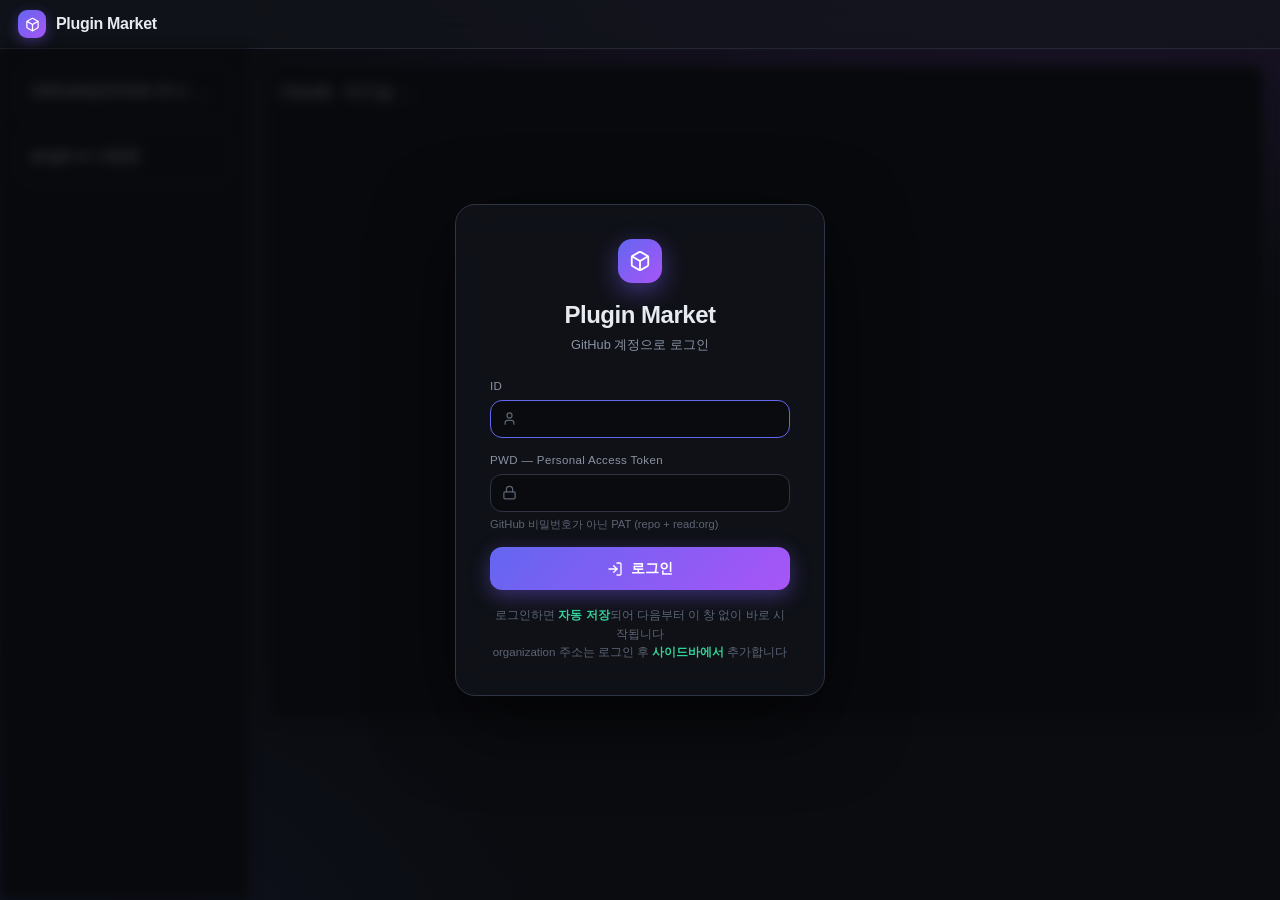
==== web/index.html @ 18997af3 "M6: 프론트 web/ — 목업 이식 + API 전면 배선 (§12.1~12.6·§13.2) + 루프백 역DNS 스톨 수정 - index.html/style.css: mockup " ====
<!DOCTYPE html>
<html lang="ko">
<head>
<meta charset="UTF-8">
<meta name="viewport" content="width=device-width, initial-scale=1">
<title>Plugin Market</title>
<link rel="stylesheet" href="vendor/xterm/xterm.css">
<link rel="stylesheet" href="css/style.css">
</head>
<body>

<!-- SVG 스트로크 아이콘 스프라이트 (docs/mockup 이식, §12.1) -->
<svg style="display:none" xmlns="http://www.w3.org/2000/svg">
  <symbol id="i-spark" viewBox="0 0 24 24"><path d="M9.9 15.5a2 2 0 0 0-1.4-1.4L2.4 12.5a.5.5 0 0 1 0-1L8.5 9.9a2 2 0 0 0 1.4-1.4l1.6-6.1a.5.5 0 0 1 1 0l1.6 6.1a2 2 0 0 0 1.4 1.4l6.1 1.6a.5.5 0 0 1 0 1l-6.1 1.6a2 2 0 0 0-1.4 1.4l-1.6 6.1a.5.5 0 0 1-1 0z"/></symbol>
  <symbol id="i-term" viewBox="0 0 24 24"><polyline points="4 17 10 11 4 5"/><line x1="12" y1="19" x2="20" y2="19"/></symbol>
  <symbol id="i-plus" viewBox="0 0 24 24"><path d="M5 12h14M12 5v14"/></symbol>
  <symbol id="i-search" viewBox="0 0 24 24"><circle cx="11" cy="11" r="8"/><path d="m21 21-4.3-4.3"/></symbol>
  <symbol id="i-refresh" viewBox="0 0 24 24"><path d="M21 12a9 9 0 1 1-2.6-6.4L21 8"/><polyline points="21 3 21 8 16 8"/></symbol>
  <symbol id="i-x" viewBox="0 0 24 24"><path d="M18 6 6 18M6 6l12 12"/></symbol>
  <symbol id="i-pin" viewBox="0 0 24 24"><path d="M12 17v5"/><path d="M9 11V6a3 3 0 1 1 6 0v5l2 3H7z"/></symbol>
  <symbol id="i-out" viewBox="0 0 24 24"><path d="M9 21H5a2 2 0 0 1-2-2V5a2 2 0 0 1 2-2h4"/><polyline points="16 17 21 12 16 7"/><line x1="21" y1="12" x2="9" y2="12"/></symbol>
  <symbol id="i-send" viewBox="0 0 24 24"><path d="m22 2-7 20-4-9-9-4Z"/><path d="M22 2 11 13"/></symbol>
  <symbol id="i-box" viewBox="0 0 24 24"><path d="M21 8a2 2 0 0 0-1-1.7l-7-4a2 2 0 0 0-2 0l-7 4A2 2 0 0 0 3 8v8a2 2 0 0 0 1 1.7l7 4a2 2 0 0 0 2 0l7-4a2 2 0 0 0 1-1.7Z"/><path d="m3.3 7 8.7 5 8.7-5"/><path d="M12 22V12"/></symbol>
  <symbol id="i-link" viewBox="0 0 24 24"><path d="M10 13a5 5 0 0 0 7.5.5l3-3a5 5 0 0 0-7-7l-1.7 1.7"/><path d="M14 11a5 5 0 0 0-7.5-.5l-3 3a5 5 0 0 0 7 7l1.7-1.7"/></symbol>
  <symbol id="i-dl" viewBox="0 0 24 24"><path d="M21 15v4a2 2 0 0 1-2 2H5a2 2 0 0 1-2-2v-4"/><polyline points="7 10 12 15 17 10"/><line x1="12" y1="15" x2="12" y2="3"/></symbol>
  <symbol id="i-act" viewBox="0 0 24 24"><path d="M22 12h-4l-3 9L9 3l-3 9H2"/></symbol>
  <symbol id="i-chev" viewBox="0 0 24 24"><path d="m9 18 6-6-6-6"/></symbol>
  <symbol id="i-trash" viewBox="0 0 24 24"><path d="M3 6h18"/><path d="M19 6v14a2 2 0 0 1-2 2H7a2 2 0 0 1-2-2V6"/><path d="M8 6V4a2 2 0 0 1 2-2h4a2 2 0 0 1 2 2v2"/><line x1="10" y1="11" x2="10" y2="17"/><line x1="14" y1="11" x2="14" y2="17"/></symbol>
  <symbol id="i-layers" viewBox="0 0 24 24"><path d="m12 2 8.5 4.5L12 11 3.5 6.5Z"/><path d="m3.5 12 8.5 4.5 8.5-4.5"/><path d="m3.5 17.5 8.5 4.5 8.5-4.5"/></symbol>
  <symbol id="i-org" viewBox="0 0 24 24"><path d="M3 21h18"/><path d="M5 21V7l7-4 7 4v14"/><path d="M9 21v-4h6v4"/><path d="M9 10h.01M15 10h.01M9 14h.01M15 14h.01"/></symbol>
  <symbol id="i-user" viewBox="0 0 24 24"><path d="M19 21v-2a4 4 0 0 0-4-4H9a4 4 0 0 0-4 4v2"/><circle cx="12" cy="7" r="4"/></symbol>
  <symbol id="i-lock" viewBox="0 0 24 24"><rect x="3" y="11" width="18" height="11" rx="2"/><path d="M7 11V7a5 5 0 0 1 10 0v4"/></symbol>
  <symbol id="i-in" viewBox="0 0 24 24"><path d="M15 3h4a2 2 0 0 1 2 2v14a2 2 0 0 1-2 2h-4"/><polyline points="10 17 15 12 10 7"/><line x1="15" y1="12" x2="3" y2="12"/></symbol>
</svg>

<!-- ══ 로그인 뷰 (§12.6) ══ -->
<section id="view-login" hidden>
  <header><div class="logo"><span class="mark"><svg class="ic"><use href="#i-box"/></svg></span>Plugin Market</div></header>

  <!-- 로그인 전이라 뒤 화면은 잠겨서 흐릿하게만 보임 -->
  <div class="locked-bg">
    <div class="side">
      <div class="box">ORGANIZATION 추가 …</div>
      <div class="box">plugin ● 사용중</div>
    </div>
    <div class="mainp"><div class="box tall">Claude · 터미널 …</div></div>
  </div>

  <div class="login-wrap">
    <form class="login-card" id="loginForm">
      <div class="mark"><svg class="ic"><use href="#i-box"/></svg></div>
      <h2>Plugin Market</h2>
      <div class="sub">GitHub 계정으로 로그인</div>

      <div class="field">
        <label for="loginId">ID</label>
        <div class="in">
          <svg class="ic"><use href="#i-user"/></svg>
          <input id="loginId" autocomplete="username">
        </div>
      </div>
      <div class="field">
        <label for="loginPwd">PWD — Personal Access Token</label>
        <div class="in">
          <svg class="ic"><use href="#i-lock"/></svg>
          <input id="loginPwd" type="password" autocomplete="current-password">
        </div>
        <div class="hint">GitHub 비밀번호가 아닌 PAT (repo + read:org)</div>
      </div>

      <div class="login-err" id="loginErr" hidden></div>
      <button class="btn-login" type="submit" id="loginBtn"><svg class="ic"><use href="#i-in"/></svg>로그인</button>

      <div class="note">
        로그인하면 <b>자동 저장</b>되어 다음부터 이 창 없이 바로 시작됩니다<br>
        organization 주소는 로그인 후 <b>사이드바에서</b> 추가합니다
      </div>
    </form>
  </div>
</section>

<!-- ══ 메인 뷰 (§12.1) ══ -->
<section id="view-main" hidden>
  <header>
    <div class="logo"><span class="mark"><svg class="ic"><use href="#i-box"/></svg></span>Plugin Market</div>
    <div class="conn"><span class="dot" id="connDot"></span><span id="connHost"></span><b id="connId"></b></div>
    <button class="btn logout" id="logoutBtn"><svg class="ic"><use href="#i-out"/></svg>로그아웃</button>
  </header>
  <div class="lock-banner" id="lockBanner" hidden>
    미검증 세션 — 첫 organization 추가가 검증을 통과하면 잠금이 풀립니다. 그 전까지 챗·터미널·플러그인 액션은 사용할 수 없습니다.
  </div>

  <div class="app" id="app">
    <div class="rail" id="rail"><svg class="ic"><use href="#i-chev"/></svg></div>

    <!-- ◀ 사이드바: 플러그인 (§12.2) -->
    <aside class="sidebar" id="sb">
      <div class="sb-head">
        <h3><svg class="ic"><use href="#i-box"/></svg>플러그인</h3>
        <button id="pinBtn" type="button"><svg class="ic" style="width:11px;height:11px"><use href="#i-pin"/></svg><span id="pinTxt">고정</span></button>
      </div>
      <div class="sb-body">

        <div class="sb-sec">
          <div class="t"><svg class="ic" style="width:12px;height:12px"><use href="#i-link"/></svg>ORGANIZATION 추가 — 권한 있어야 등록됨</div>
          <div class="orgadd">
            <input id="orgUrl" placeholder="https://github.xxx.xxx/org-name">
            <button class="addbtn" id="orgAddBtn" type="button" title="org 추가"><svg class="ic" style="width:14px;height:14px"><use href="#i-plus"/></svg></button>
          </div>
          <div class="inline-err" id="orgErr" hidden></div>
        </div>

        <div class="sb-sec">
          <div class="search-row">
            <svg class="ic"><use href="#i-search"/></svg>
            <input id="searchIn" placeholder="플러그인 검색…">
          </div>
          <div class="chips" id="chips"></div>
        </div>

        <div class="sb-sec">
          <div class="t"><svg class="ic" style="width:12px;height:12px"><use href="#i-layers"/></svg>PRESET — 나만의 세트
            <button class="btn ghost sm needs-auth" id="presetNewBtn" type="button" title="새 preset" style="margin-left:auto"><svg class="ic" style="width:11px;height:11px"><use href="#i-plus"/></svg></button>
          </div>
          <div class="orgadd" id="presetNewRow" hidden>
            <input id="presetNewName" placeholder="preset 이름">
            <button class="addbtn" id="presetNewOk" type="button" title="만들기"><svg class="ic" style="width:14px;height:14px"><use href="#i-plus"/></svg></button>
          </div>
          <div id="presetList"></div>
        </div>

        <div id="pluginList"></div>

        <details class="inspect" id="inspectBox">
          <summary><svg class="ic" style="width:13px;height:13px"><use href="#i-act"/></svg>Inspect — 상태 상세</summary>
          <div id="inspectBody"></div>
        </details>
      </div>
    </aside>

    <!-- ▶ 메인: 탭 전환 (Claude ↔ 터미널) -->
    <div class="main">
      <div class="main-h">
        <div class="seg">
          <button id="tabChat" class="on" type="button"><svg class="ic" style="width:13px;height:13px"><use href="#i-spark"/></svg>Claude</button>
          <button id="tabTerm" type="button"><svg class="ic" style="width:13px;height:13px"><use href="#i-term"/></svg>터미널</button>
        </div>
        <button class="btn sm primary needs-auth" id="actionBtn" type="button"><svg class="ic" style="width:11px;height:11px"><use href="#i-plus"/></svg><span id="actionTxt">새 대화</span></button>
        <span class="hint" id="hintTxt"></span>
      </div>

      <!-- Claude 챗 뷰 (§12.3) -->
      <div class="view on" id="view-chat">
        <div class="msgs" id="msgs"></div>
        <div class="chat-in">
          <input id="chatIn" placeholder="claude에게 메시지… (pm 명령도 입력 가능)">
          <button class="sendbtn" id="sendBtn" type="button" title="전송"><svg class="ic"><use href="#i-send"/></svg></button>
        </div>
      </div>

      <!-- 터미널 뷰 (§12.4) -->
      <div class="view" id="view-term">
        <div class="term-wrap">
          <div class="term-host" id="termHost"></div>
          <div class="term-overlay" id="termOverlay" hidden>
            <div id="termOverlayMsg">세션 종료</div>
            <button class="btn sm primary" id="termOverlayBtn" type="button"><svg class="ic" style="width:11px;height:11px"><use href="#i-plus"/></svg>새 터미널</button>
          </div>
        </div>
      </div>
    </div>
  </div>
</section>

<div class="toasts" id="toasts"></div>

<script src="vendor/xterm/xterm.js"></script>
<script src="vendor/xterm/addon-fit.js"></script>
<script type="module" src="js/app.js"></script>
</body>
</html>
---- web/vendor/xterm/xterm.css ----
/**
 * Copyright (c) 2014 The xterm.js authors. All rights reserved.
 * Copyright (c) 2012-2013, Christopher Jeffrey (MIT License)
 * https://github.com/chjj/term.js
 * @license MIT
 *
 * Permission is hereby granted, free of charge, to any person obtaining a copy
 * of this software and associated documentation files (the "Software"), to deal
 * in the Software without restriction, including without limitation the rights
 * to use, copy, modify, merge, publish, distribute, sublicense, and/or sell
 * copies of the Software, and to permit persons to whom the Software is
 * furnished to do so, subject to the following conditions:
 *
 * The above copyright notice and this permission notice shall be included in
 * all copies or substantial portions of the Software.
 *
 * THE SOFTWARE IS PROVIDED "AS IS", WITHOUT WARRANTY OF ANY KIND, EXPRESS OR
 * IMPLIED, INCLUDING BUT NOT LIMITED TO THE WARRANTIES OF MERCHANTABILITY,
 * FITNESS FOR A PARTICULAR PURPOSE AND NONINFRINGEMENT. IN NO EVENT SHALL THE
 * AUTHORS OR COPYRIGHT HOLDERS BE LIABLE FOR ANY CLAIM, DAMAGES OR OTHER
 * LIABILITY, WHETHER IN AN ACTION OF CONTRACT, TORT OR OTHERWISE, ARISING FROM,
 * OUT OF OR IN CONNECTION WITH THE SOFTWARE OR THE USE OR OTHER DEALINGS IN
 * THE SOFTWARE.
 *
 * Originally forked from (with the author's permission):
 *   Fabrice Bellard's javascript vt100 for jslinux:
 *   http://bellard.org/jslinux/
 *   Copyright (c) 2011 Fabrice Bellard
 *   The original design remains. The terminal itself
 *   has been extended to include xterm CSI codes, among
 *   other features.
 */

/**
 *  Default styles for xterm.js
 */

.xterm {
    cursor: text;
    position: relative;
    user-select: none;
    -ms-user-select: none;
    -webkit-user-select: none;
}

.xterm.focus,
.xterm:focus {
    outline: none;
}

.xterm .xterm-helpers {
    position: absolute;
    top: 0;
    /**
     * The z-index of the helpers must be higher than the canvases in order for
     * IMEs to appear on top.
     */
    z-index: 5;
}

.xterm .xterm-helper-textarea {
    padding: 0;
    border: 0;
    margin: 0;
    /* Move textarea out of the screen to the far left, so that the cursor is not visible */
    position: absolute;
    opacity: 0;
    left: -9999em;
    top: 0;
    width: 0;
    height: 0;
    z-index: -5;
    /** Prevent wrapping so the IME appears against the textarea at the correct position */
    white-space: nowrap;
    overflow: hidden;
    resize: none;
}

.xterm .composition-view {
    /* TODO: Composition position got messed up somewhere */
    background: #000;
    color: #FFF;
    display: none;
    position: absolute;
    white-space: nowrap;
    z-index: 1;
}

.xterm .composition-view.active {
    display: block;
}

.xterm .xterm-viewport {
    /* On OS X this is required in order for the scroll bar to appear fully opaque */
    background-color: #000;
    overflow-y: scroll;
    cursor: default;
    position: absolute;
    right: 0;
    left: 0;
    top: 0;
    bottom: 0;
}

.xterm .xterm-screen {
    position: relative;
}

.xterm .xterm-screen canvas {
    position: absolute;
    left: 0;
    top: 0;
}

.xterm .xterm-scroll-area {
    visibility: hidden;
}

.xterm-char-measure-element {
    display: inline-block;
    visibility: hidden;
    position: absolute;
    top: 0;
    left: -9999em;
    line-height: normal;
}

.xterm.enable-mouse-events {
    /* When mouse events are enabled (eg. tmux), revert to the standard pointer cursor */
    cursor: default;
}

.xterm.xterm-cursor-pointer,
.xterm .xterm-cursor-pointer {
    cursor: pointer;
}

.xterm.column-select.focus {
    /* Column selection mode */
    cursor: crosshair;
}

.xterm .xterm-accessibility:not(.debug),
.xterm .xterm-message {
    position: absolute;
    left: 0;
    top: 0;
    bottom: 0;
    right: 0;
    z-index: 10;
    color: transparent;
    pointer-events: none;
}

.xterm .xterm-accessibility-tree:not(.debug) *::selection {
  color: transparent;
}

.xterm .xterm-accessibility-tree {
  user-select: text;
  white-space: pre;
}

.xterm .live-region {
    position: absolute;
    left: -9999px;
    width: 1px;
    height: 1px;
    overflow: hidden;
}

.xterm-dim {
    /* Dim should not apply to background, so the opacity of the foreground color is applied
     * explicitly in the generated class and reset to 1 here */
    opacity: 1 !important;
}

.xterm-underline-1 { text-decoration: underline; }
.xterm-underline-2 { text-decoration: double underline; }
.xterm-underline-3 { text-decoration: wavy underline; }
.xterm-underline-4 { text-decoration: dotted underline; }
.xterm-underline-5 { text-decoration: dashed underline; }

.xterm-overline {
    text-decoration: overline;
}

.xterm-overline.xterm-underline-1 { text-decoration: overline underline; }
.xterm-overline.xterm-underline-2 { text-decoration: overline double underline; }
.xterm-overline.xterm-underline-3 { text-decoration: overline wavy underline; }
.xterm-overline.xterm-underline-4 { text-decoration: overline dotted underline; }
.xterm-overline.xterm-underline-5 { text-decoration: overline dashed underline; }

.xterm-strikethrough {
    text-decoration: line-through;
}

.xterm-screen .xterm-decoration-container .xterm-decoration {
	z-index: 6;
	position: absolute;
}

.xterm-screen .xterm-decoration-container .xterm-decoration.xterm-decoration-top-layer {
	z-index: 7;
}

.xterm-decoration-overview-ruler {
    z-index: 8;
    position: absolute;
    top: 0;
    right: 0;
    pointer-events: none;
}

.xterm-decoration-top {
    z-index: 2;
    position: relative;
}
---- web/css/style.css ----
/* Plugin Market 프론트 스타일 — docs/mockup/{main,login}.html 이식 (§12·§13.2)
   다크 + 글래스, 인디고→바이올렛 그라데이션, SVG 스트로크 아이콘 */

:root {
  --bg:#0a0c10; --panel:#12151c; --glass:rgba(18,21,28,.72);
  --line:#232833; --line2:#2e3442;
  --text:#e7eaf0; --muted:#8b93a3; --dim:#5c6474;
  --acc1:#6366f1; --acc2:#a855f7;
  --grad:linear-gradient(135deg,var(--acc1),var(--acc2));
  --green:#34d399; --amber:#fbbf24; --red:#f87171;
  --sbw:288px; --r:14px;
}
* { margin:0; padding:0; box-sizing:border-box; }
[hidden] { display:none !important; }
body { background:
         radial-gradient(900px 400px at 85% -10%, rgba(168,85,247,.13), transparent),
         radial-gradient(700px 400px at -10% 110%, rgba(99,102,241,.10), transparent),
         var(--bg);
       color:var(--text); overflow:hidden;
       font-family:-apple-system,"Segoe UI","Noto Sans KR",sans-serif; line-height:1.5; }
button { font-family:inherit; }
.ic { width:16px; height:16px; stroke:currentColor; stroke-width:2;
      fill:none; stroke-linecap:round; stroke-linejoin:round; flex:none;
      pointer-events:none; }

/* ── 뷰 루트: 로그인 ↔ 메인 (JS 전환) ─────────────────── */
#view-login, #view-main { display:flex; flex-direction:column; height:100vh; }

/* ── 헤더 ─────────────────────────────────────────────── */
header { display:flex; align-items:center; gap:14px; padding:10px 18px;
         background:var(--glass); backdrop-filter:blur(14px);
         border-bottom:1px solid var(--line); }
.logo { display:flex; align-items:center; gap:10px; font-weight:800; letter-spacing:-.02em; }
.logo .mark { width:28px; height:28px; border-radius:9px; background:var(--grad);
              display:flex; align-items:center; justify-content:center;
              box-shadow:0 4px 14px rgba(124,93,250,.4); }
.logo .mark .ic { width:15px; height:15px; color:#fff; }
.conn { display:flex; align-items:center; gap:6px; color:var(--muted); font-size:.78rem;
        background:rgba(255,255,255,.03); border:1px solid var(--line);
        border-radius:999px; padding:4px 12px; }
.conn b { color:var(--text); font-weight:600; }
.conn .dot { width:7px; height:7px; border-radius:50%; background:var(--green);
             box-shadow:0 0 8px var(--green); }
.conn .dot.warn { background:var(--amber); box-shadow:0 0 8px var(--amber); }
.btn { display:inline-flex; align-items:center; gap:6px; background:rgba(255,255,255,.04);
       border:1px solid var(--line2); color:var(--text); padding:6px 13px;
       border-radius:999px; font-size:.78rem; text-decoration:none; cursor:pointer;
       transition:all .15s; }
.btn:hover { background:rgba(255,255,255,.08); border-color:#3a4152; }
.btn.primary { background:var(--grad); border:none; color:#fff; font-weight:600;
               box-shadow:0 4px 14px rgba(124,93,250,.35); }
.btn.ghost { border:none; background:transparent; color:var(--muted); padding:5px 8px; }
.btn.ghost:hover { color:var(--text); background:rgba(255,255,255,.06); }
.btn.sm { padding:3px 10px; font-size:.7rem; }
.btn.danger:hover { color:var(--red); background:rgba(248,113,113,.1); }
.btn.dangerp { background:rgba(248,113,113,.14); border-color:rgba(248,113,113,.4); color:var(--red); }
.btn:disabled, button:disabled { opacity:.5; cursor:default; pointer-events:none; }
header .logout { margin-left:auto; }

/* 미검증 세션 배너 + 기능 잠금 (§10.2) */
.lock-banner { background:rgba(251,191,36,.08); color:#d4a52a; text-align:center;
               font-size:.74rem; padding:5px; border-bottom:1px solid rgba(251,191,36,.15); }
body.pm-locked .needs-auth { opacity:.4; pointer-events:none; }

/* ── 레이아웃 ─────────────────────────────────────────── */
.app { flex:1; min-height:0; display:flex; position:relative; }

/* 사이드바 */
.sidebar { width:var(--sbw); min-width:var(--sbw); background:var(--glass);
           backdrop-filter:blur(14px); border-right:1px solid var(--line);
           display:flex; flex-direction:column; transition:transform .24s cubic-bezier(.4,0,.2,1);
           z-index:20; }
.sb-head { display:flex; align-items:center; gap:8px; padding:12px 14px;
           border-bottom:1px solid var(--line); }
.sb-head h3 { display:flex; align-items:center; gap:8px; font-size:.85rem;
              margin-right:auto; letter-spacing:-.01em; }
.sb-head h3 .ic { color:var(--acc2); }
#pinBtn { display:inline-flex; align-items:center; gap:5px; cursor:pointer;
          border:1px solid var(--line2); border-radius:999px; padding:3px 10px;
          font-size:.7rem; color:var(--muted); background:transparent; transition:all .15s; }
#pinBtn.on { background:var(--grad); border-color:transparent; color:#fff; }

/* 미고정: 얇은 레일 + hover 슬라이드 (~300ms 접힘 지연은 JS) */
.app.unpinned .sidebar { position:absolute; top:0; bottom:0; left:0;
                         transform:translateX(calc(-1 * var(--sbw)));
                         box-shadow:16px 0 40px rgba(0,0,0,.55); }
.app.unpinned .sidebar.open { transform:translateX(0); }
.rail { display:none; position:absolute; top:0; bottom:0; left:0; width:18px; z-index:19;
        background:linear-gradient(90deg, rgba(124,93,250,.22), transparent);
        align-items:center; justify-content:center; color:var(--dim); cursor:pointer; }
.rail .ic { width:13px; height:13px; }
.app.unpinned .rail { display:flex; }

.sb-body { overflow-y:auto; flex:1; }
.sb-sec { padding:12px 14px; border-bottom:1px solid var(--line); }
.sb-sec .t { display:flex; align-items:center; gap:6px; font-size:.7rem;
             color:var(--muted); margin-bottom:8px; letter-spacing:.02em; }
.orgadd { display:flex; gap:6px; }
input { background:rgba(0,0,0,.35); border:1px solid var(--line2); border-radius:10px;
        padding:7px 11px; color:var(--text); font-size:.76rem; outline:none;
        font-family:inherit; transition:border-color .15s; }
input:focus { border-color:var(--acc1); }
.orgadd input { flex:1; min-width:0; }
.addbtn { width:30px; height:30px; border-radius:10px; background:var(--grad); border:none;
          color:#fff; display:flex; align-items:center; justify-content:center;
          cursor:pointer; flex:none; }
.inline-err { color:var(--red); font-size:.68rem; margin-top:6px; line-height:1.4;
              word-break:break-all; }
.search-row { position:relative; margin-bottom:8px; }
.search-row .ic { position:absolute; left:10px; top:8px; width:14px; height:14px; color:var(--dim); }
.search-row input { width:100%; padding-left:30px; }
.chips { display:flex; gap:5px; flex-wrap:wrap; }
.chip { border:1px solid var(--line2); border-radius:999px; padding:2px 10px;
        font-size:.66rem; color:var(--muted); cursor:pointer; display:inline-flex;
        align-items:center; gap:5px; transition:all .15s; }
.chip .d { width:6px; height:6px; border-radius:50%; }
.chip .d.enabled { background:var(--green); }
.chip .d.installed { background:var(--amber); }
.chip .d.available { background:var(--dim); }
.chip.on { background:rgba(124,93,250,.16); border-color:var(--acc1); color:var(--text); }

/* preset 섹션 — 도출 뱃지 ●all-on / ◐partial / ○off (§6.5) */
.preset { display:flex; align-items:center; gap:7px; padding:6px 2px; font-size:.76rem;
          position:relative; }
.preset .nm { font-weight:600; overflow:hidden; text-overflow:ellipsis; white-space:nowrap; }
.preset .n { color:var(--dim); font-size:.66rem; margin-right:auto; white-space:nowrap; }
.preset .pd { width:8px; height:8px; border-radius:50%; flex:none; }
.preset .pd.on  { background:var(--green); box-shadow:0 0 6px var(--green); }
.preset .pd.off { background:var(--dim); }
.preset .pd.partial { background:linear-gradient(135deg, var(--green) 50%, var(--dim) 50%); }

/* org 그룹 + 플러그인 행 */
.org-h { display:flex; align-items:center; gap:7px; padding:9px 14px;
         font-size:.78rem; font-weight:700; background:rgba(255,255,255,.02);
         border-bottom:1px solid var(--line); }
.org-h .ic { width:13px; height:13px; color:var(--dim); }
.org-h .n { color:var(--dim); font-weight:500; font-size:.68rem; }
.org-h .sp { margin-left:auto; display:flex; }
.tag { font-size:.6rem; font-weight:500; border:1px solid var(--line2); border-radius:999px;
       padding:1px 7px; color:var(--dim); white-space:nowrap; }
.tag.warn { color:var(--amber); border-color:rgba(251,191,36,.4); }
.plugin { display:flex; align-items:center; gap:8px; padding:9px 14px 9px 20px;
          border-bottom:1px solid var(--line); transition:background .12s; position:relative; }
.plugin:hover { background:rgba(255,255,255,.025); }
.plugin .addp { opacity:0; transition:opacity .15s; }
.plugin:hover .addp { opacity:1; }
.plugin .nm { font-size:.78rem; font-weight:600; white-space:nowrap; }
.plugin .desc { color:var(--dim); font-size:.66rem; flex:1;
                overflow:hidden; text-overflow:ellipsis; white-space:nowrap; }
.plugin .acts { display:inline-flex; align-items:center; gap:4px; }
.st { display:inline-flex; align-items:center; gap:5px; font-size:.64rem;
      font-weight:600; white-space:nowrap; }
.st .d { width:7px; height:7px; border-radius:50%; }
.st.on  { color:var(--green); }  .st.on  .d { background:var(--green); box-shadow:0 0 6px var(--green); }
.st.off { color:var(--amber); }  .st.off .d { background:var(--amber); }
.st.no  { color:var(--dim); }    .st.no  .d { background:var(--dim); }

/* 인라인 삭제 확인 — "삭제할까요? [삭제][취소]" (§12.2) */
.confirm { font-size:.68rem; color:#fca5a5; white-space:nowrap; }

/* 팝업 메뉴 (preset ⋯ / + preset 선택) */
.pop { position:absolute; right:8px; top:calc(100% - 4px); z-index:30;
       background:var(--panel); border:1px solid var(--line2); border-radius:10px;
       box-shadow:0 12px 32px rgba(0,0,0,.55); min-width:150px; max-width:240px;
       padding:4px; display:flex; flex-direction:column; }
.pop button { text-align:left; background:none; border:none; color:var(--text);
              font-size:.72rem; padding:6px 10px; border-radius:7px; cursor:pointer; }
.pop button:hover { background:rgba(255,255,255,.06); }
.pop button.danger { color:var(--red); }
.pop .sep { height:1px; background:var(--line); margin:3px 4px; }
.pop .pop-q { font-size:.68rem; color:#fca5a5; padding:6px 10px 3px; }
.pop .pop-empty { font-size:.68rem; color:var(--dim); padding:6px 10px; }

.empty { color:var(--dim); font-size:.7rem; padding:4px 2px; }
details.inspect { padding:10px 14px; font-size:.72rem; color:var(--muted); }
details.inspect summary { display:flex; align-items:center; gap:6px; cursor:pointer; }
.ins-row { padding:3px 0 0; font-size:.68rem; color:var(--muted); word-break:break-all; }

/* 진행 중 스피너 */
@keyframes spin { to { transform:rotate(360deg); } }
.busy .ic { animation:spin .8s linear infinite; }

/* ── 메인: 탭 전환 (Claude ↔ 터미널) ────────────────── */
.main { flex:1; display:flex; flex-direction:column; min-width:0; }
.main-h { display:flex; align-items:center; gap:12px; padding:9px 16px;
          border-bottom:1px solid var(--line); background:var(--glass); backdrop-filter:blur(14px); }
.seg { display:flex; background:rgba(0,0,0,.35); border:1px solid var(--line2);
       border-radius:999px; padding:3px; }
.seg button { display:inline-flex; align-items:center; gap:6px; border:none;
              background:transparent; color:var(--muted); font-size:.78rem;
              padding:5px 15px; border-radius:999px; cursor:pointer; transition:all .18s; }
.seg button.on { background:var(--grad); color:#fff; font-weight:600;
                 box-shadow:0 2px 10px rgba(124,93,250,.35); }
.main-h .hint { font-size:.68rem; color:var(--dim); margin-left:auto;
                overflow:hidden; text-overflow:ellipsis; white-space:nowrap; }

.view { flex:1; display:none; flex-direction:column; min-height:0; }
.view.on { display:flex; }

/* Claude 챗 뷰 */
.msgs { flex:1; overflow-y:auto; padding:18px 22px; display:flex; flex-direction:column; gap:12px; }
.msg { max-width:78%; padding:10px 15px; border-radius:16px; font-size:.82rem;
       white-space:pre-wrap; word-break:break-word; }
.msg.user { align-self:flex-end; background:var(--grad); color:#fff;
            border-bottom-right-radius:5px; }
.msg.claude { align-self:flex-start; background:var(--panel); border:1px solid var(--line);
              border-bottom-left-radius:5px; }
.msg.err { border-color:rgba(248,113,113,.4); color:#fca5a5; }
.msg.sys { align-self:center; background:transparent; border:1px dashed var(--line2);
           color:var(--dim); font-size:.7rem; padding:6px 14px; }
.msg pre { font-family:"SF Mono",Menlo,Consolas,monospace; font-size:.72rem;
           white-space:pre-wrap; word-break:break-word; color:#cdd5e0; }
.chat-in { display:flex; gap:8px; padding:12px 18px; border-top:1px solid var(--line); }
.chat-in input { flex:1; padding:10px 14px; border-radius:12px; font-size:.82rem; }
.sendbtn { width:38px; height:38px; border-radius:12px; background:var(--grad); border:none;
           color:#fff; display:flex; align-items:center; justify-content:center;
           cursor:pointer; flex:none; }

/* 터미널 뷰 — xterm.js 컨테이너 (§12.4) */
.term-wrap { flex:1; min-height:0; margin:14px 18px 18px; position:relative;
             background:#07090d; border:1px solid var(--line); border-radius:var(--r);
             box-shadow:inset 0 2px 12px rgba(0,0,0,.4); overflow:hidden; }
.term-host { position:absolute; inset:12px; }
.term-host .xterm { height:100%; }
.term-overlay { position:absolute; inset:0; z-index:5; display:flex; flex-direction:column;
                gap:14px; align-items:center; justify-content:center; text-align:center;
                background:rgba(7,9,13,.86); backdrop-filter:blur(4px);
                color:var(--muted); font-size:.82rem; padding:20px; }

/* ── 로그인 뷰 (login.html 이식) ─────────────────────── */
.locked-bg { filter:blur(6px) brightness(.45); pointer-events:none; user-select:none;
             display:flex; flex:1; min-height:0; }
.locked-bg .side { width:250px; background:var(--panel); border-right:1px solid var(--line); padding:16px; }
.locked-bg .mainp { flex:1; padding:16px; }
.locked-bg .box { background:var(--panel); border:1px solid var(--line);
                  border-radius:14px; padding:14px; margin-bottom:10px; color:var(--muted); }
.locked-bg .box.tall { height:80%; }

.login-wrap { position:fixed; inset:0; display:flex; align-items:center; justify-content:center; }
.login-card { width:370px; background:var(--glass); backdrop-filter:blur(20px);
              border:1px solid var(--line2); border-radius:20px; padding:34px;
              box-shadow:0 24px 80px rgba(0,0,0,.6); }
.login-card .mark { width:44px; height:44px; border-radius:14px; background:var(--grad);
                    display:flex; align-items:center; justify-content:center; margin:0 auto 14px;
                    box-shadow:0 8px 24px rgba(124,93,250,.45); }
.login-card .mark .ic { width:22px; height:22px; color:#fff; }
.login-card h2 { text-align:center; margin-bottom:2px; letter-spacing:-.02em; }
.login-card .sub { text-align:center; color:var(--muted); font-size:.8rem; margin-bottom:24px; }

.field { margin-bottom:14px; }
.field label { display:block; font-size:.72rem; color:var(--muted); margin-bottom:5px;
               letter-spacing:.03em; }
.in { position:relative; }
.in .ic { position:absolute; left:12px; top:11px; width:15px; height:15px; color:var(--dim); }
.in input { width:100%; background:rgba(0,0,0,.35); border:1px solid var(--line2);
            border-radius:12px; padding:10px 12px 10px 36px; color:var(--text);
            font-size:.88rem; outline:none; transition:border-color .15s; }
.in input:focus { border-color:var(--acc1); }
.field .hint { font-size:.7rem; color:var(--dim); margin-top:4px; }
.login-err { color:var(--red); font-size:.74rem; text-align:center; margin:4px 0 8px;
             background:rgba(248,113,113,.08); border:1px solid rgba(248,113,113,.25);
             border-radius:10px; padding:8px 10px; line-height:1.5; }

.btn-login { display:flex; align-items:center; justify-content:center; gap:8px;
             width:100%; background:var(--grad); color:#fff; padding:12px; border:none;
             font-size:.9rem; cursor:pointer;
             border-radius:12px; font-weight:700; text-decoration:none; margin-top:8px;
             box-shadow:0 6px 20px rgba(124,93,250,.4); transition:transform .12s; }
.btn-login:hover { transform:translateY(-1px); }
.note { text-align:center; color:var(--dim); font-size:.72rem; margin-top:16px; line-height:1.6; }
.note b { color:var(--green); font-weight:600; }

/* ── 토스트 ───────────────────────────────────────────── */
@keyframes toast-in { from { opacity:0; transform:translateY(8px); } }
.toasts { position:fixed; right:18px; bottom:18px; display:flex; flex-direction:column;
          gap:8px; z-index:100; max-width:380px; }
.toast { background:var(--glass); backdrop-filter:blur(14px); border:1px solid var(--line2);
         border-radius:12px; padding:10px 14px; font-size:.76rem; line-height:1.5;
         box-shadow:0 10px 30px rgba(0,0,0,.5); animation:toast-in .2s ease;
         white-space:pre-wrap; word-break:break-word; }
.toast.err { border-color:rgba(248,113,113,.5); color:#fca5a5; }
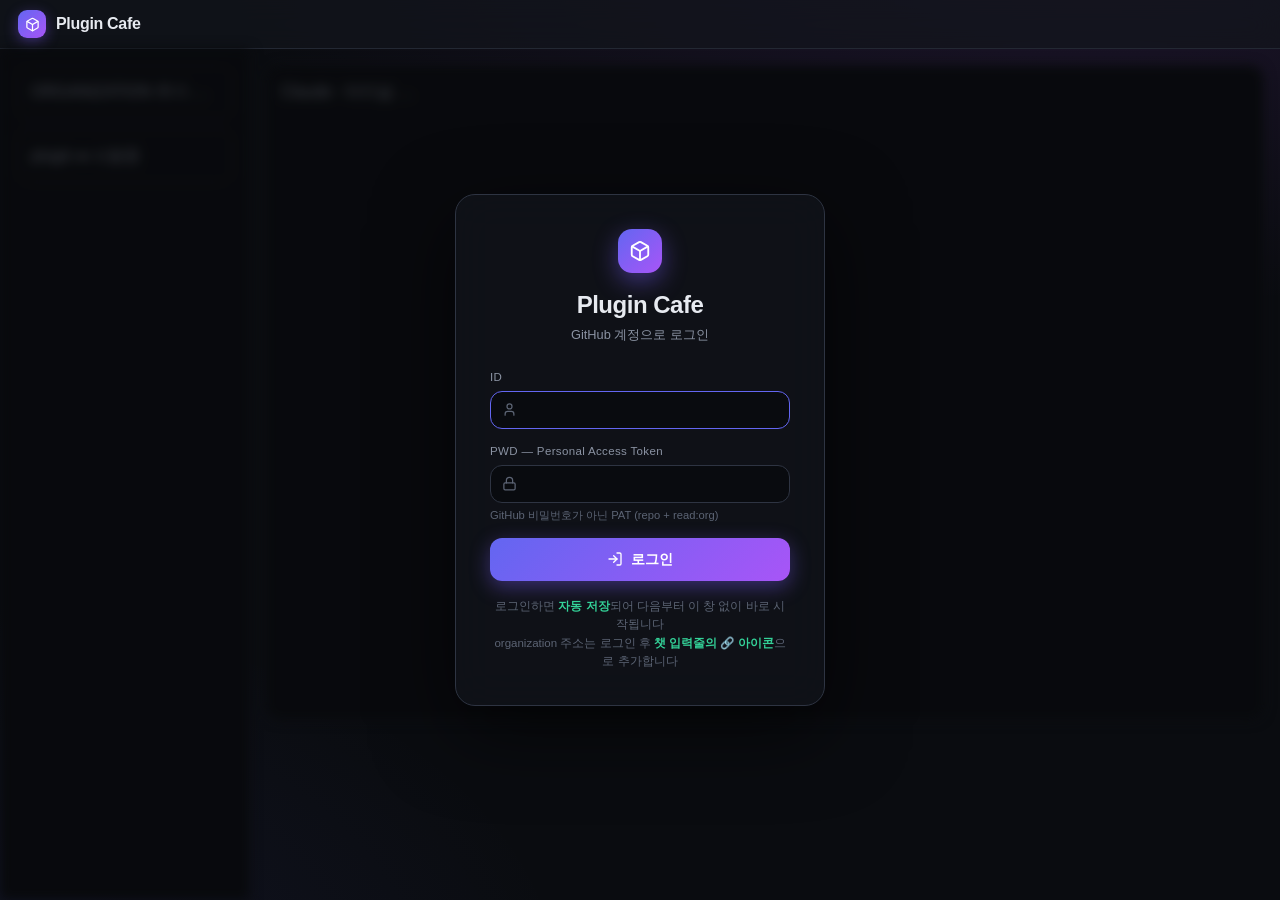
==== commit 9a63d40c: "전체 점검 마무리: Plugin Cafe 리네임 정합 + 점검 발견 22건 수정 + README 재작성 - 리네임: 문서 제목 3종·registry 주석·§6.3에 marketpl" ====
--- a/web/index.html
+++ b/web/index.html
@@ -3,7 +3,7 @@
 <head>
 <meta charset="UTF-8">
 <meta name="viewport" content="width=device-width, initial-scale=1">
-<title>Plugin Market</title>
+<title>Plugin Cafe</title>
 <link rel="stylesheet" href="vendor/xterm/xterm.css">
 <link rel="stylesheet" href="css/style.css">
 </head>
@@ -35,7 +35,7 @@
 
 <!-- ══ 로그인 뷰 (§12.6) ══ -->
 <section id="view-login" hidden>
-  <header><div class="logo"><span class="mark"><svg class="ic"><use href="#i-box"/></svg></span>Plugin Market</div></header>
+  <header><div class="logo"><span class="mark"><svg class="ic"><use href="#i-box"/></svg></span>Plugin Cafe</div></header>
 
   <!-- 로그인 전이라 뒤 화면은 잠겨서 흐릿하게만 보임 -->
   <div class="locked-bg">
@@ -49,7 +49,7 @@
   <div class="login-wrap">
     <form class="login-card" id="loginForm">
       <div class="mark"><svg class="ic"><use href="#i-box"/></svg></div>
-      <h2>Plugin Market</h2>
+      <h2>Plugin Cafe</h2>
       <div class="sub">GitHub 계정으로 로그인</div>
 
       <div class="field">
@@ -73,7 +73,7 @@
 
       <div class="note">
         로그인하면 <b>자동 저장</b>되어 다음부터 이 창 없이 바로 시작됩니다<br>
-        organization 주소는 로그인 후 <b>사이드바에서</b> 추가합니다
+        organization 주소는 로그인 후 <b>챗 입력줄의 🔗 아이콘</b>으로 추가합니다
       </div>
     </form>
   </div>
@@ -82,7 +82,7 @@
 <!-- ══ 메인 뷰 (§12.1) ══ -->
 <section id="view-main" hidden>
   <header>
-    <div class="logo"><span class="mark"><svg class="ic"><use href="#i-box"/></svg></span>Plugin Market</div>
+    <div class="logo"><span class="mark"><svg class="ic"><use href="#i-box"/></svg></span>Plugin Cafe</div>
     <div class="conn"><span class="dot" id="connDot"></span><span id="connHost"></span><b id="connId"></b></div>
     <button class="btn logout" id="logoutBtn"><svg class="ic"><use href="#i-out"/></svg>로그아웃</button>
   </header>
@@ -100,15 +100,6 @@
         <button id="pinBtn" type="button"><svg class="ic" style="width:11px;height:11px"><use href="#i-pin"/></svg><span id="pinTxt">고정</span></button>
       </div>
       <div class="sb-body">
-
-        <div class="sb-sec">
-          <div class="t"><svg class="ic" style="width:12px;height:12px"><use href="#i-link"/></svg>ORGANIZATION 추가 — 권한 있어야 등록됨</div>
-          <div class="orgadd">
-            <input id="orgUrl" placeholder="https://github.xxx.xxx/org-name">
-            <button class="addbtn" id="orgAddBtn" type="button" title="org 추가"><svg class="ic" style="width:14px;height:14px"><use href="#i-plus"/></svg></button>
-          </div>
-          <div class="inline-err" id="orgErr" hidden></div>
-        </div>
 
         <div class="sb-sec">
           <div class="search-row">
@@ -144,6 +135,7 @@
         <div class="seg">
           <button id="tabChat" class="on" type="button"><svg class="ic" style="width:13px;height:13px"><use href="#i-spark"/></svg>Claude</button>
           <button id="tabTerm" type="button"><svg class="ic" style="width:13px;height:13px"><use href="#i-term"/></svg>터미널</button>
+          <button id="tabFlow" type="button"><svg class="ic" style="width:13px;height:13px"><use href="#i-act"/></svg>Workflow</button>
         </div>
         <button class="btn sm primary needs-auth" id="actionBtn" type="button"><svg class="ic" style="width:11px;height:11px"><use href="#i-plus"/></svg><span id="actionTxt">새 대화</span></button>
         <span class="hint" id="hintTxt"></span>
@@ -153,6 +145,18 @@
       <div class="view on" id="view-chat">
         <div class="msgs" id="msgs"></div>
         <div class="chat-in">
+          <!-- org 추가 — 전송 버튼 위 아이콘, 클릭 시 팝오버 (§12.2) -->
+          <div class="org-fab-wrap" id="orgFabWrap">
+            <div class="org-pop" id="orgPop" hidden>
+              <div class="t"><svg class="ic" style="width:12px;height:12px"><use href="#i-link"/></svg>ORGANIZATION 추가 — 권한 있어야 등록됨</div>
+              <div class="orgadd">
+                <input id="orgUrl" placeholder="https://github.xxx.xxx/org-name">
+                <button class="addbtn" id="orgAddBtn" type="button" title="org 추가"><svg class="ic" style="width:14px;height:14px"><use href="#i-plus"/></svg></button>
+              </div>
+              <div class="inline-err" id="orgErr" hidden></div>
+            </div>
+            <button class="org-fab" id="orgFab" type="button" title="organization 추가"><svg class="ic" style="width:15px;height:15px"><use href="#i-link"/></svg></button>
+          </div>
           <input id="chatIn" placeholder="claude에게 메시지… (pm 명령도 입력 가능)">
           <button class="sendbtn" id="sendBtn" type="button" title="전송"><svg class="ic"><use href="#i-send"/></svg></button>
         </div>
@@ -168,6 +172,16 @@
           </div>
         </div>
       </div>
+
+      <!-- Workflow 타임라인 뷰 (§12.7) -->
+      <div class="view" id="view-flow">
+        <div class="wf-bar">
+          <span class="wf-chip on" id="wfFilterAll">전체</span>
+          <span class="wf-chip" id="wfFilterPlugin">플러그인만</span>
+          <label class="wf-auto"><input type="checkbox" id="wfAutoScroll" checked> 자동 스크롤</label>
+        </div>
+        <div class="wf-list" id="wfList"></div>
+      </div>
     </div>
   </div>
 </section>
--- a/web/css/style.css
+++ b/web/css/style.css
@@ -1,4 +1,4 @@
-/* Plugin Market 프론트 스타일 — docs/mockup/{main,login}.html 이식 (§12·§13.2)
+/* Plugin Cafe 프론트 스타일 — docs/mockup/{main,login}.html 이식 (§12·§13.2)
    다크 + 글래스, 인디고→바이올렛 그라데이션, SVG 스트로크 아이콘 */
 
 :root {
@@ -122,7 +122,9 @@
 /* preset 섹션 — 도출 뱃지 ●all-on / ◐partial / ○off (§6.5) */
 .preset { display:flex; align-items:center; gap:7px; padding:6px 2px; font-size:.76rem;
           position:relative; }
-.preset .nm { font-weight:600; overflow:hidden; text-overflow:ellipsis; white-space:nowrap; }
+.preset .nm { font-weight:600; overflow:hidden; text-overflow:ellipsis;
+              white-space:nowrap; max-width:45%; }
+.preset .btn, .preset .pd { flex:none; } /* 긴 이름에도 [전환]·⋯ 유지 */
 .preset .n { color:var(--dim); font-size:.66rem; margin-right:auto; white-space:nowrap; }
 .preset .pd { width:8px; height:8px; border-radius:50%; flex:none; }
 .preset .pd.on  { background:var(--green); box-shadow:0 0 6px var(--green); }
@@ -133,7 +135,10 @@
 .org-h { display:flex; align-items:center; gap:7px; padding:9px 14px;
          font-size:.78rem; font-weight:700; background:rgba(255,255,255,.02);
          border-bottom:1px solid var(--line); }
-.org-h .ic { width:13px; height:13px; color:var(--dim); }
+.org-h .ic { width:13px; height:13px; color:var(--dim); flex:none; }
+.org-h > span:first-of-type { overflow:hidden; text-overflow:ellipsis;
+                              white-space:nowrap; } /* 긴 org 이름 말줄임 */
+.org-h .sp, .org-h .tag { flex:none; }
 .org-h .n { color:var(--dim); font-weight:500; font-size:.68rem; }
 .org-h .sp { margin-left:auto; display:flex; }
 .tag { font-size:.6rem; font-weight:500; border:1px solid var(--line2); border-radius:999px;
@@ -144,9 +149,12 @@
 .plugin:hover { background:rgba(255,255,255,.025); }
 .plugin .addp { opacity:0; transition:opacity .15s; }
 .plugin:hover .addp { opacity:1; }
-.plugin .nm { font-size:.78rem; font-weight:600; white-space:nowrap; }
-.plugin .desc { color:var(--dim); font-size:.66rem; flex:1;
+.plugin .nm { font-size:.78rem; font-weight:600; white-space:nowrap;
+              max-width:42%; overflow:hidden; text-overflow:ellipsis; }
+.plugin .desc { color:var(--dim); font-size:.66rem; flex:1; min-width:14px;
                 overflow:hidden; text-overflow:ellipsis; white-space:nowrap; }
+/* 이름·설명이 길어도 상태·버튼은 줄어들거나 잘리지 않는다 */
+.plugin .st, .plugin .btn, .plugin .acts { flex:none; }
 .plugin .acts { display:inline-flex; align-items:center; gap:4px; }
 .st { display:inline-flex; align-items:center; gap:5px; font-size:.64rem;
       font-weight:600; white-space:nowrap; }
@@ -210,7 +218,22 @@
            color:var(--dim); font-size:.7rem; padding:6px 14px; }
 .msg pre { font-family:"SF Mono",Menlo,Consolas,monospace; font-size:.72rem;
            white-space:pre-wrap; word-break:break-word; color:#cdd5e0; }
-.chat-in { display:flex; gap:8px; padding:12px 18px; border-top:1px solid var(--line); }
+.chat-in { display:flex; gap:8px; padding:12px 18px; border-top:1px solid var(--line); position:relative; align-items:center; }
+
+/* ── org 추가 팝오버 (§12.2 — 전송 버튼 위 아이콘) ── */
+.org-fab-wrap { position:relative; flex:none; display:flex; }
+.org-fab { width:38px; height:38px; border-radius:12px; border:1px solid var(--line2);
+           background:rgba(255,255,255,.04); color:var(--muted); cursor:pointer;
+           display:flex; align-items:center; justify-content:center; transition:all .15s; }
+.org-fab:hover { color:var(--text); background:rgba(255,255,255,.08); }
+.org-fab.open { background:var(--grad); border-color:transparent; color:#fff;
+                box-shadow:0 4px 14px rgba(124,93,250,.35); }
+.org-pop { position:absolute; bottom:calc(100% + 10px); left:0; width:320px;
+           background:var(--glass); backdrop-filter:blur(14px);
+           border:1px solid var(--line2); border-radius:14px; padding:12px 14px;
+           box-shadow:0 16px 48px rgba(0,0,0,.5); z-index:30; }
+.org-pop .t { display:flex; align-items:center; gap:6px; font-size:.7rem;
+              color:var(--muted); margin-bottom:8px; letter-spacing:.02em; }
 .chat-in input { flex:1; padding:10px 14px; border-radius:12px; font-size:.82rem; }
 .sendbtn { width:38px; height:38px; border-radius:12px; background:var(--grad); border:none;
            color:#fff; display:flex; align-items:center; justify-content:center;
@@ -279,3 +302,60 @@
          box-shadow:0 10px 30px rgba(0,0,0,.5); animation:toast-in .2s ease;
          white-space:pre-wrap; word-break:break-word; }
 .toast.err { border-color:rgba(248,113,113,.5); color:#fca5a5; }
+
+/* ── Workflow 타임라인 (§12.7) ────────────────────────── */
+.wf-bar { display:flex; align-items:center; gap:8px; padding:10px 14px 4px; }
+.wf-chip { font-size:.72rem; color:var(--muted); border:1px solid var(--line2);
+           border-radius:99px; padding:3px 12px; cursor:pointer; transition:all .15s; }
+.wf-chip:hover { color:var(--text); }
+.wf-chip.on { background:var(--grad); color:#fff; border-color:transparent; }
+.wf-auto { margin-left:auto; font-size:.7rem; color:var(--dim); display:flex;
+           align-items:center; gap:5px; cursor:pointer; }
+.wf-list { flex:1; overflow-y:auto; padding:8px 14px 16px; display:flex;
+           flex-direction:column; gap:12px; }
+.wf-empty { color:var(--dim); font-size:.74rem; padding:6px 2px; }
+.wf-empty.big { text-align:center; padding:60px 20px; line-height:1.8; }
+
+.wf-card { background:var(--panel); border:1px solid var(--line);
+           border-radius:14px; padding:12px 14px; }
+.wf-head { display:flex; align-items:center; gap:8px; margin-bottom:8px; }
+.wf-state { width:9px; height:9px; border-radius:50%; flex:none; }
+.wf-state.active { background:var(--green); box-shadow:0 0 8px var(--green); }
+.wf-state.idle { background:var(--amber); }
+.wf-state.ended { background:var(--dim); }
+.wf-title { font-weight:700; font-size:.8rem; letter-spacing:-.01em; }
+.wf-statetxt { margin-left:auto; font-size:.68rem; color:var(--muted); }
+
+.wf-line { border-left:1px solid var(--line2); margin-left:4px; padding-left:12px;
+           display:flex; flex-direction:column; gap:6px; }
+.wf-step { display:flex; align-items:baseline; gap:8px; font-size:.76rem;
+           min-width:0; }
+.wf-dot { width:16px; height:16px; border-radius:50%; flex:none; font-size:.6rem;
+          display:inline-flex; align-items:center; justify-content:center;
+          border:1px solid var(--line2); color:var(--muted);
+          transform:translateY(3px); background:var(--bg); margin-left:-21px; }
+.wf-dot.done { border-color:var(--green); color:var(--green); }
+.wf-dot.failed { border-color:var(--red); color:var(--red); }
+@keyframes wf-pulse {
+  0%,100% { box-shadow:0 0 0 0 rgba(99,102,241,.6); }
+  50% { box-shadow:0 0 0 5px rgba(99,102,241,0); }
+}
+.wf-dot.running { border-color:var(--acc1); background:var(--acc1);
+                  animation:wf-pulse 1.4s ease infinite; }
+.wf-body { display:flex; align-items:baseline; gap:7px; min-width:0; flex:1; }
+.wf-name { font-weight:600; white-space:nowrap; }
+.wf-step.plugin .wf-name { background:var(--grad); -webkit-background-clip:text;
+                           background-clip:text; color:transparent; }
+.wf-plugin-badge { font-size:.62rem; border:1px solid var(--acc1); color:var(--acc1);
+                   border-radius:99px; padding:0 7px; white-space:nowrap; }
+.wf-sum { color:var(--muted); overflow:hidden; text-overflow:ellipsis;
+          white-space:nowrap; }
+.wf-time { margin-left:auto; font-size:.66rem; color:var(--dim);
+           white-space:nowrap; flex:none; }
+.wf-step.running .wf-time { color:var(--acc1); }
+
+/* preset 멤버 편집 팝업 (§12.2) */
+.pop .pop-h { font-size:.68rem; color:var(--muted); padding:6px 10px 3px;
+              white-space:nowrap; }
+.pop-scroll { max-height:220px; overflow-y:auto; display:flex; flex-direction:column; }
+.pop button.sel { color:var(--green); }
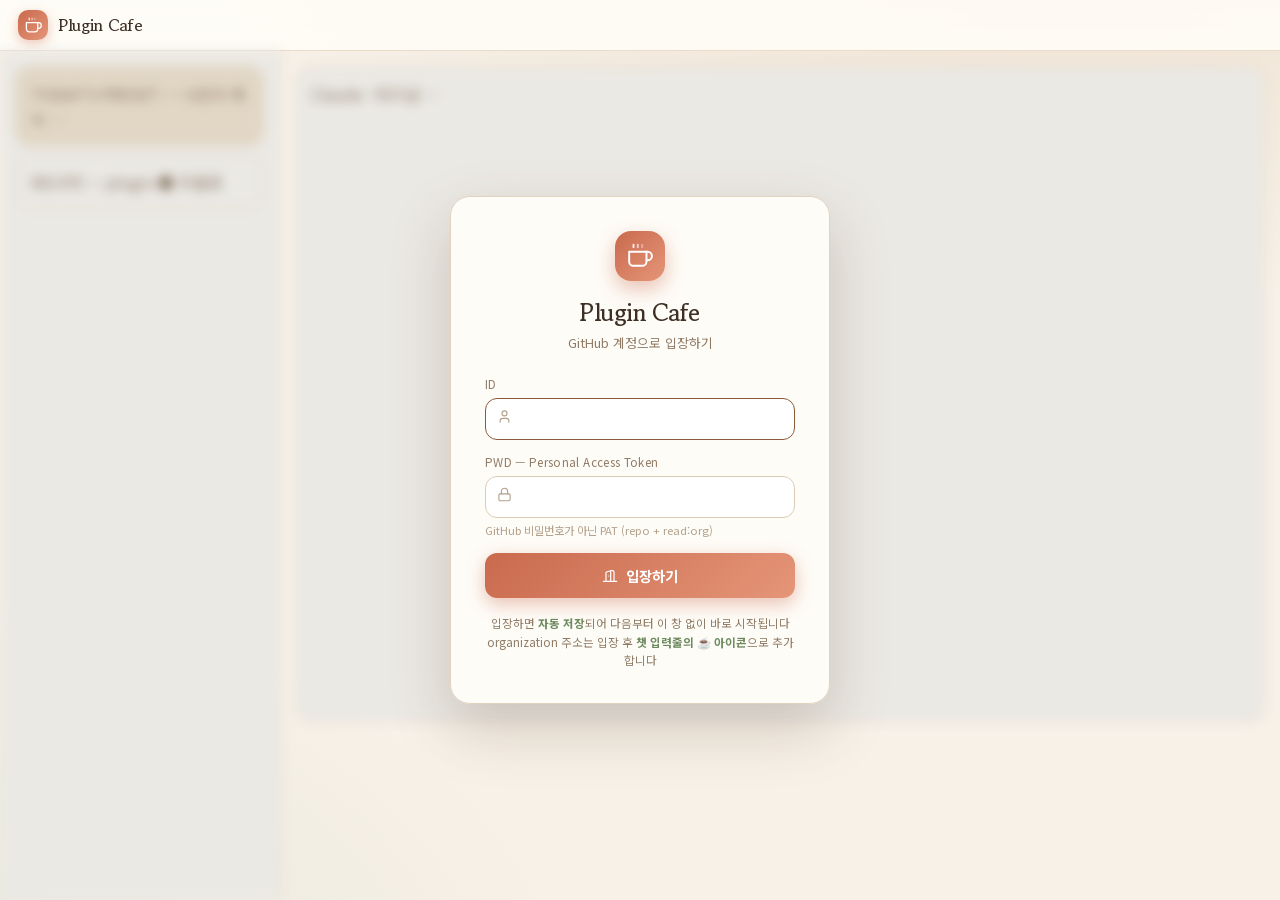
==== commit 89c12c0c: "web: 카페 테마 전면 교체 — 사용자 제공 디자인(Plugin Cafe 시안) 이식 (§12.1) - style.css 재작성: 크림 배경 + 테라코타→살몬 그라데이션, Gow" ====
--- a/web/index.html
+++ b/web/index.html
@@ -9,8 +9,76 @@
 </head>
 <body>
 
-<!-- SVG 스트로크 아이콘 스프라이트 (docs/mockup 이식, §12.1) -->
+<!-- SVG 스트로크 아이콘 스프라이트 — 카페 메타포 (§12.1)
+     애니메이션은 use 복제 안에서도 도는 SMIL로 넣는다 (문서 CSS는 shadow 내부에 안 닿음) -->
 <svg style="display:none" xmlns="http://www.w3.org/2000/svg">
+  <!-- 커피잔 + 스팀 (브랜드) -->
+  <symbol id="i-cup" viewBox="0 0 24 24">
+    <path d="M18 8h1a4 4 0 0 1 0 8h-1"/>
+    <path d="M2 8h16v9a4 4 0 0 1-4 4H6a4 4 0 0 1-4-4z"/>
+    <line x1="6" y1="1.5" x2="6" y2="4"><animate attributeName="opacity" values=".25;1;.25" dur="2.4s" repeatCount="indefinite"/></line>
+    <line x1="10" y1="1.5" x2="10" y2="4"><animate attributeName="opacity" values=".25;1;.25" dur="2.4s" begin="-0.8s" repeatCount="indefinite"/></line>
+    <line x1="14" y1="1.5" x2="14" y2="4"><animate attributeName="opacity" values=".25;1;.25" dur="2.4s" begin="-1.6s" repeatCount="indefinite"/></line>
+  </symbol>
+  <!-- 원두 (플러그인 상태 — CSS .bean-on/.bean-off 색) -->
+  <symbol id="i-bean" viewBox="0 0 24 24">
+    <g transform="rotate(-30 12 12)">
+      <ellipse cx="12" cy="12" rx="6.2" ry="8.8" fill="currentColor" stroke="none"/>
+      <path d="M12 3.6c-2.6 2.8 2.6 5.4 0 8.4s2.6 5.6 0 8.4" stroke="#fffdf8" stroke-width="1.5" fill="none"/>
+    </g>
+  </symbol>
+  <!-- 메뉴판 (TODAY'S PRESET — 스윙) -->
+  <symbol id="i-board" viewBox="0 0 24 24">
+    <circle cx="12" cy="2" r=".8" fill="currentColor" stroke="none"/>
+    <g>
+      <path d="M12 2 6.5 6.5M12 2l5.5 4.5"/>
+      <rect x="4" y="6.5" width="16" height="13" rx="2"/>
+      <path d="M8 11h8M8 14.5h5"/>
+      <animateTransform attributeName="transform" type="rotate" values="-4 12 2;4 12 2;-4 12 2" dur="3s" repeatCount="indefinite"/>
+    </g>
+  </symbol>
+  <!-- 드리퍼 + 낙하 방울 (RECIPE 헤더) -->
+  <symbol id="i-dripper" viewBox="0 0 24 24">
+    <path d="M3 4h18l-6 8h-6z"/>
+    <path d="M7 21h10"/>
+    <circle cx="12" cy="15" r="1" fill="currentColor" stroke="none">
+      <animate attributeName="cy" values="14;19;19" dur="1.6s" repeatCount="indefinite"/>
+      <animate attributeName="opacity" values="0;1;0" dur="1.6s" repeatCount="indefinite"/>
+    </circle>
+  </symbol>
+  <!-- 문 (입장하기) -->
+  <symbol id="i-door" viewBox="0 0 24 24">
+    <path d="M13 4h3a2 2 0 0 1 2 2v14"/>
+    <path d="M2 20h20"/>
+    <path d="M13 20V5.5a1 1 0 0 0-1.3-.95l-5 1.5A1 1 0 0 0 6 7v13"/>
+    <path d="M10 12h.01"/>
+  </symbol>
+  <!-- 에스프레소 추출 (전송) -->
+  <symbol id="i-espresso" viewBox="0 0 24 24">
+    <path d="M4 3h16"/>
+    <path d="M7 3v2a2 2 0 0 0 2 2h6a2 2 0 0 0 2-2V3"/>
+    <line x1="10" y1="9" x2="10" y2="15" stroke-dasharray="2.5 2.5"><animate attributeName="stroke-dashoffset" values="10;0" dur="1s" repeatCount="indefinite"/></line>
+    <line x1="14" y1="9" x2="14" y2="15" stroke-dasharray="2.5 2.5"><animate attributeName="stroke-dashoffset" values="10;0" dur="1s" begin="-0.5s" repeatCount="indefinite"/></line>
+    <path d="M7 17h10v1.5a2.5 2.5 0 0 1-2.5 2.5h-5A2.5 2.5 0 0 1 7 18.5z"/>
+  </symbol>
+  <!-- 커피가루 담기 (organization 추가 — 포터필터 + 낙하 가루) -->
+  <symbol id="i-grounds" viewBox="0 0 24 24">
+    <path d="M4 13h13l-1.2 4.6A2 2 0 0 1 13.9 19H7.1a2 2 0 0 1-1.9-1.4z"/>
+    <path d="M17 14h4"/>
+    <circle cx="8.5" cy="5" r=".9" fill="currentColor" stroke="none">
+      <animate attributeName="cy" values="3;10" dur="1.4s" repeatCount="indefinite"/>
+      <animate attributeName="opacity" values="0;1;0" dur="1.4s" repeatCount="indefinite"/>
+    </circle>
+    <circle cx="11.5" cy="4" r=".9" fill="currentColor" stroke="none">
+      <animate attributeName="cy" values="2;9" dur="1.4s" begin="-0.5s" repeatCount="indefinite"/>
+      <animate attributeName="opacity" values="0;1;0" dur="1.4s" begin="-0.5s" repeatCount="indefinite"/>
+    </circle>
+    <circle cx="14.5" cy="6" r=".9" fill="currentColor" stroke="none">
+      <animate attributeName="cy" values="3;10" dur="1.4s" begin="-0.9s" repeatCount="indefinite"/>
+      <animate attributeName="opacity" values="0;1;0" dur="1.4s" begin="-0.9s" repeatCount="indefinite"/>
+    </circle>
+  </symbol>
+  <!-- 유틸 아이콘 -->
   <symbol id="i-spark" viewBox="0 0 24 24"><path d="M9.9 15.5a2 2 0 0 0-1.4-1.4L2.4 12.5a.5.5 0 0 1 0-1L8.5 9.9a2 2 0 0 0 1.4-1.4l1.6-6.1a.5.5 0 0 1 1 0l1.6 6.1a2 2 0 0 0 1.4 1.4l6.1 1.6a.5.5 0 0 1 0 1l-6.1 1.6a2 2 0 0 0-1.4 1.4l-1.6 6.1a.5.5 0 0 1-1 0z"/></symbol>
   <symbol id="i-term" viewBox="0 0 24 24"><polyline points="4 17 10 11 4 5"/><line x1="12" y1="19" x2="20" y2="19"/></symbol>
   <symbol id="i-plus" viewBox="0 0 24 24"><path d="M5 12h14M12 5v14"/></symbol>
@@ -19,7 +87,6 @@
   <symbol id="i-x" viewBox="0 0 24 24"><path d="M18 6 6 18M6 6l12 12"/></symbol>
   <symbol id="i-pin" viewBox="0 0 24 24"><path d="M12 17v5"/><path d="M9 11V6a3 3 0 1 1 6 0v5l2 3H7z"/></symbol>
   <symbol id="i-out" viewBox="0 0 24 24"><path d="M9 21H5a2 2 0 0 1-2-2V5a2 2 0 0 1 2-2h4"/><polyline points="16 17 21 12 16 7"/><line x1="21" y1="12" x2="9" y2="12"/></symbol>
-  <symbol id="i-send" viewBox="0 0 24 24"><path d="m22 2-7 20-4-9-9-4Z"/><path d="M22 2 11 13"/></symbol>
   <symbol id="i-box" viewBox="0 0 24 24"><path d="M21 8a2 2 0 0 0-1-1.7l-7-4a2 2 0 0 0-2 0l-7 4A2 2 0 0 0 3 8v8a2 2 0 0 0 1 1.7l7 4a2 2 0 0 0 2 0l7-4a2 2 0 0 0 1-1.7Z"/><path d="m3.3 7 8.7 5 8.7-5"/><path d="M12 22V12"/></symbol>
   <symbol id="i-link" viewBox="0 0 24 24"><path d="M10 13a5 5 0 0 0 7.5.5l3-3a5 5 0 0 0-7-7l-1.7 1.7"/><path d="M14 11a5 5 0 0 0-7.5-.5l-3 3a5 5 0 0 0 7 7l1.7-1.7"/></symbol>
   <symbol id="i-dl" viewBox="0 0 24 24"><path d="M21 15v4a2 2 0 0 1-2 2H5a2 2 0 0 1-2-2v-4"/><polyline points="7 10 12 15 17 10"/><line x1="12" y1="15" x2="12" y2="3"/></symbol>
@@ -30,27 +97,26 @@
   <symbol id="i-org" viewBox="0 0 24 24"><path d="M3 21h18"/><path d="M5 21V7l7-4 7 4v14"/><path d="M9 21v-4h6v4"/><path d="M9 10h.01M15 10h.01M9 14h.01M15 14h.01"/></symbol>
   <symbol id="i-user" viewBox="0 0 24 24"><path d="M19 21v-2a4 4 0 0 0-4-4H9a4 4 0 0 0-4 4v2"/><circle cx="12" cy="7" r="4"/></symbol>
   <symbol id="i-lock" viewBox="0 0 24 24"><rect x="3" y="11" width="18" height="11" rx="2"/><path d="M7 11V7a5 5 0 0 1 10 0v4"/></symbol>
-  <symbol id="i-in" viewBox="0 0 24 24"><path d="M15 3h4a2 2 0 0 1 2 2v14a2 2 0 0 1-2 2h-4"/><polyline points="10 17 15 12 10 7"/><line x1="15" y1="12" x2="3" y2="12"/></symbol>
 </svg>
 
 <!-- ══ 로그인 뷰 (§12.6) ══ -->
 <section id="view-login" hidden>
-  <header><div class="logo"><span class="mark"><svg class="ic"><use href="#i-box"/></svg></span>Plugin Cafe</div></header>
+  <header><div class="logo"><span class="mark"><svg class="ic"><use href="#i-cup"/></svg></span>Plugin Cafe</div></header>
 
   <!-- 로그인 전이라 뒤 화면은 잠겨서 흐릿하게만 보임 -->
   <div class="locked-bg">
     <div class="side">
-      <div class="box">ORGANIZATION 추가 …</div>
-      <div class="box">plugin ● 사용중</div>
+      <div class="box menu">TODAY'S PRESET — 나만의 메뉴 …</div>
+      <div class="box">RECIPE — plugin ● 추출중</div>
     </div>
     <div class="mainp"><div class="box tall">Claude · 터미널 …</div></div>
   </div>
 
   <div class="login-wrap">
     <form class="login-card" id="loginForm">
-      <div class="mark"><svg class="ic"><use href="#i-box"/></svg></div>
+      <div class="mark"><svg class="ic"><use href="#i-cup"/></svg></div>
       <h2>Plugin Cafe</h2>
-      <div class="sub">GitHub 계정으로 로그인</div>
+      <div class="sub">GitHub 계정으로 입장하기</div>
 
       <div class="field">
         <label for="loginId">ID</label>
@@ -69,11 +135,11 @@
       </div>
 
       <div class="login-err" id="loginErr" hidden></div>
-      <button class="btn-login" type="submit" id="loginBtn"><svg class="ic"><use href="#i-in"/></svg>로그인</button>
+      <button class="btn-login" type="submit" id="loginBtn"><svg class="ic"><use href="#i-door"/></svg>입장하기</button>
 
       <div class="note">
-        로그인하면 <b>자동 저장</b>되어 다음부터 이 창 없이 바로 시작됩니다<br>
-        organization 주소는 로그인 후 <b>챗 입력줄의 🔗 아이콘</b>으로 추가합니다
+        입장하면 <b>자동 저장</b>되어 다음부터 이 창 없이 바로 시작됩니다<br>
+        organization 주소는 입장 후 <b>챗 입력줄의 ☕ 아이콘</b>으로 추가합니다
       </div>
     </form>
   </div>
@@ -82,7 +148,7 @@
 <!-- ══ 메인 뷰 (§12.1) ══ -->
 <section id="view-main" hidden>
   <header>
-    <div class="logo"><span class="mark"><svg class="ic"><use href="#i-box"/></svg></span>Plugin Cafe</div>
+    <div class="logo"><span class="mark"><svg class="ic"><use href="#i-cup"/></svg></span>Plugin Cafe</div>
     <div class="conn"><span class="dot" id="connDot"></span><span id="connHost"></span><b id="connId"></b></div>
     <button class="btn logout" id="logoutBtn"><svg class="ic"><use href="#i-out"/></svg>로그아웃</button>
   </header>
@@ -96,7 +162,7 @@
     <!-- ◀ 사이드바: 플러그인 (§12.2) -->
     <aside class="sidebar" id="sb">
       <div class="sb-head">
-        <h3><svg class="ic"><use href="#i-box"/></svg>플러그인</h3>
+        <h3><svg class="ic"><use href="#i-bean"/></svg>플러그인</h3>
         <button id="pinBtn" type="button"><svg class="ic" style="width:11px;height:11px"><use href="#i-pin"/></svg><span id="pinTxt">고정</span></button>
       </div>
       <div class="sb-body">
@@ -110,7 +176,7 @@
         </div>
 
         <div class="sb-sec">
-          <div class="t"><svg class="ic" style="width:12px;height:12px"><use href="#i-layers"/></svg>PRESET — 나만의 세트
+          <div class="t"><svg class="ic" style="width:13px;height:13px"><use href="#i-board"/></svg>TODAY'S PRESET — 나만의 메뉴
             <button class="btn ghost sm needs-auth" id="presetNewBtn" type="button" title="새 preset" style="margin-left:auto"><svg class="ic" style="width:11px;height:11px"><use href="#i-plus"/></svg></button>
           </div>
           <div class="orgadd" id="presetNewRow" hidden>
@@ -120,6 +186,9 @@
           <div id="presetList"></div>
         </div>
 
+        <div class="sb-sec recipe-t">
+          <div class="t"><svg class="ic" style="width:13px;height:13px"><use href="#i-dripper"/></svg>RECIPE — org별 원두 레시피</div>
+        </div>
         <div id="pluginList"></div>
 
         <details class="inspect" id="inspectBox">
@@ -145,20 +214,20 @@
       <div class="view on" id="view-chat">
         <div class="msgs" id="msgs"></div>
         <div class="chat-in">
-          <!-- org 추가 — 전송 버튼 위 아이콘, 클릭 시 팝오버 (§12.2) -->
+          <!-- org 추가 — 전송 버튼 왼쪽 아이콘, 클릭 시 팝오버 (§12.2) -->
           <div class="org-fab-wrap" id="orgFabWrap">
             <div class="org-pop" id="orgPop" hidden>
-              <div class="t"><svg class="ic" style="width:12px;height:12px"><use href="#i-link"/></svg>ORGANIZATION 추가 — 권한 있어야 등록됨</div>
+              <div class="t"><svg class="ic" style="width:13px;height:13px"><use href="#i-grounds"/></svg>ORGANIZATION 추가 — 원두(org)를 포터필터에 담아요 (권한 필요)</div>
               <div class="orgadd">
                 <input id="orgUrl" placeholder="https://github.xxx.xxx/org-name">
                 <button class="addbtn" id="orgAddBtn" type="button" title="org 추가"><svg class="ic" style="width:14px;height:14px"><use href="#i-plus"/></svg></button>
               </div>
               <div class="inline-err" id="orgErr" hidden></div>
             </div>
-            <button class="org-fab" id="orgFab" type="button" title="organization 추가"><svg class="ic" style="width:15px;height:15px"><use href="#i-link"/></svg></button>
+            <button class="org-fab" id="orgFab" type="button" title="organization 추가 — 커피가루 담기"><svg class="ic"><use href="#i-grounds"/></svg></button>
           </div>
           <input id="chatIn" placeholder="claude에게 메시지… (pm 명령도 입력 가능)">
-          <button class="sendbtn" id="sendBtn" type="button" title="전송"><svg class="ic"><use href="#i-send"/></svg></button>
+          <button class="sendbtn" id="sendBtn" type="button" title="전송 — 에스프레소 추출"><svg class="ic"><use href="#i-espresso"/></svg></button>
         </div>
       </div>
 
--- a/web/css/style.css
+++ b/web/css/style.css
@@ -1,92 +1,107 @@
-/* Plugin Cafe 프론트 스타일 — docs/mockup/{main,login}.html 이식 (§12·§13.2)
-   다크 + 글래스, 인디고→바이올렛 그라데이션, SVG 스트로크 아이콘 */
+/* Plugin Cafe 프론트 스타일 — 카페 테마 (docs/mockup/Plugin Cafe - *.html 디자인 이식, §12·§13.2)
+   크림 배경 + 테라코타→살몬 그라데이션, Gowun Batang 세리프, 커피 메타포 아이콘 */
+
+@import url("../vendor/fonts/fonts.css");
 
 :root {
-  --bg:#0a0c10; --panel:#12151c; --glass:rgba(18,21,28,.72);
-  --line:#232833; --line2:#2e3442;
-  --text:#e7eaf0; --muted:#8b93a3; --dim:#5c6474;
-  --acc1:#6366f1; --acc2:#a855f7;
+  --bg:#f7f1e8; --panel:#fffdf8; --glass:rgba(255,253,248,.88);
+  --line:#e9dccb; --line2:#dccbb4; --line3:#e2d3bd;
+  --text:#3d2f24; --muted:#8f7b66; --dim:#b3a18c;
+  --acc1:#c96a4e; --acc2:#e59578;
   --grad:linear-gradient(135deg,var(--acc1),var(--acc2));
-  --green:#34d399; --amber:#fbbf24; --red:#f87171;
-  --sbw:288px; --r:14px;
+  --green:#7c9a6d; --amber:#d9a441; --red:#cf6a4f; --sage:#6d8a5f;
+  --tan:#c08a52; --link:#8a5a3b;
+  --acc-sh:rgba(201,106,78,.3); --card-sh:rgba(138,90,59,.07);
+  --pop-sh:rgba(90,60,35,.18);
+  --term-bg:#3a2e26; --term-fg:#efe3d1; --term-prompt:#e0a866; --term-green:#a3c293;
+  --serif:'Gowun Batang', serif;
+  --sbw:360px; --r:14px;
 }
 * { margin:0; padding:0; box-sizing:border-box; }
 [hidden] { display:none !important; }
 body { background:
-         radial-gradient(900px 400px at 85% -10%, rgba(168,85,247,.13), transparent),
-         radial-gradient(700px 400px at -10% 110%, rgba(99,102,241,.10), transparent),
+         radial-gradient(900px 400px at 85% -10%, rgba(192,138,82,.16), transparent),
+         radial-gradient(700px 400px at -10% 110%, rgba(124,154,109,.12), transparent),
          var(--bg);
        color:var(--text); overflow:hidden;
-       font-family:-apple-system,"Segoe UI","Noto Sans KR",sans-serif; line-height:1.5; }
+       font-family:"Noto Sans KR",-apple-system,"Segoe UI",sans-serif; line-height:1.5; }
 button { font-family:inherit; }
-.ic { width:16px; height:16px; stroke:currentColor; stroke-width:2;
+a { color:var(--link); } a:hover { color:#6f4531; }
+.serif { font-family:var(--serif); }
+.ic { width:16px; height:16px; stroke:currentColor; stroke-width:1.8;
       fill:none; stroke-linecap:round; stroke-linejoin:round; flex:none;
       pointer-events:none; }
 
+/* 아이콘 애니메이션(스팀·낙하·스윙·추출)은 SMIL로 스프라이트 안에 있다 —
+   문서 CSS는 use shadow 내부에 닿지 않는다 (index.html 스프라이트 참조) */
+
 /* ── 뷰 루트: 로그인 ↔ 메인 (JS 전환) ─────────────────── */
 #view-login, #view-main { display:flex; flex-direction:column; height:100vh; }
 
 /* ── 헤더 ─────────────────────────────────────────────── */
 header { display:flex; align-items:center; gap:14px; padding:10px 18px;
-         background:var(--glass); backdrop-filter:blur(14px);
+         background:var(--glass); backdrop-filter:blur(10px);
          border-bottom:1px solid var(--line); }
-.logo { display:flex; align-items:center; gap:10px; font-weight:800; letter-spacing:-.02em; }
-.logo .mark { width:28px; height:28px; border-radius:9px; background:var(--grad);
+.logo { display:flex; align-items:center; gap:10px; font-weight:800;
+        letter-spacing:-.02em; font-family:var(--serif); font-size:1.02rem; }
+.logo .mark { width:30px; height:30px; border-radius:10px; background:var(--grad);
               display:flex; align-items:center; justify-content:center;
-              box-shadow:0 4px 14px rgba(124,93,250,.4); }
-.logo .mark .ic { width:15px; height:15px; color:#fff; }
+              box-shadow:0 4px 12px rgba(201,106,78,.35); }
+.logo .mark .ic { width:17px; height:17px; color:#fff; }
 .conn { display:flex; align-items:center; gap:6px; color:var(--muted); font-size:.78rem;
-        background:rgba(255,255,255,.03); border:1px solid var(--line);
-        border-radius:999px; padding:4px 12px; }
+        background:var(--panel); border:1px solid var(--line);
+        border-radius:999px; padding:4px 13px; }
 .conn b { color:var(--text); font-weight:600; }
 .conn .dot { width:7px; height:7px; border-radius:50%; background:var(--green);
              box-shadow:0 0 8px var(--green); }
 .conn .dot.warn { background:var(--amber); box-shadow:0 0 8px var(--amber); }
-.btn { display:inline-flex; align-items:center; gap:6px; background:rgba(255,255,255,.04);
-       border:1px solid var(--line2); color:var(--text); padding:6px 13px;
+.btn { display:inline-flex; align-items:center; gap:6px; background:var(--panel);
+       border:1px solid var(--line2); color:var(--text); padding:6px 14px;
        border-radius:999px; font-size:.78rem; text-decoration:none; cursor:pointer;
        transition:all .15s; }
-.btn:hover { background:rgba(255,255,255,.08); border-color:#3a4152; }
+.btn:hover { background:#f3e9da; border-color:#c9b298; }
 .btn.primary { background:var(--grad); border:none; color:#fff; font-weight:600;
-               box-shadow:0 4px 14px rgba(124,93,250,.35); }
-.btn.ghost { border:none; background:transparent; color:var(--muted); padding:5px 8px; }
-.btn.ghost:hover { color:var(--text); background:rgba(255,255,255,.06); }
-.btn.sm { padding:3px 10px; font-size:.7rem; }
-.btn.danger:hover { color:var(--red); background:rgba(248,113,113,.1); }
-.btn.dangerp { background:rgba(248,113,113,.14); border-color:rgba(248,113,113,.4); color:var(--red); }
+               box-shadow:0 3px 10px var(--acc-sh); }
+.btn.ghost { border:none; background:transparent; color:var(--muted); padding:5px 8px;
+             border-radius:7px; }
+.btn.ghost:hover { color:var(--text); background:rgba(138,90,59,.08); }
+.btn.sm { padding:3px 11px; font-size:.7rem; }
+.btn.danger:hover { color:var(--red); background:rgba(207,106,79,.1); }
+.btn.dangerp { background:rgba(207,106,79,.13); border-color:rgba(207,106,79,.4); color:var(--red); }
 .btn:disabled, button:disabled { opacity:.5; cursor:default; pointer-events:none; }
 header .logout { margin-left:auto; }
 
 /* 미검증 세션 배너 + 기능 잠금 (§10.2) */
-.lock-banner { background:rgba(251,191,36,.08); color:#d4a52a; text-align:center;
-               font-size:.74rem; padding:5px; border-bottom:1px solid rgba(251,191,36,.15); }
+.lock-banner { background:rgba(217,164,65,.12); color:#9a7422; text-align:center;
+               font-size:.74rem; padding:5px; border-bottom:1px solid rgba(217,164,65,.25); }
 body.pm-locked .needs-auth { opacity:.4; pointer-events:none; }
 
 /* ── 레이아웃 ─────────────────────────────────────────── */
 .app { flex:1; min-height:0; display:flex; position:relative; }
 
 /* 사이드바 */
-.sidebar { width:var(--sbw); min-width:var(--sbw); background:var(--glass);
-           backdrop-filter:blur(14px); border-right:1px solid var(--line);
+.sidebar { width:var(--sbw); min-width:var(--sbw); background:rgba(255,253,248,.8);
+           backdrop-filter:blur(10px); border-right:1px solid var(--line);
            display:flex; flex-direction:column; transition:transform .24s cubic-bezier(.4,0,.2,1);
            z-index:20; }
 .sb-head { display:flex; align-items:center; gap:8px; padding:12px 14px;
            border-bottom:1px solid var(--line); }
 .sb-head h3 { display:flex; align-items:center; gap:8px; font-size:.85rem;
-              margin-right:auto; letter-spacing:-.01em; }
-.sb-head h3 .ic { color:var(--acc2); }
+              margin-right:auto; letter-spacing:-.01em; font-family:var(--serif); }
+.sb-head h3 .ic { color:var(--tan); }
 #pinBtn { display:inline-flex; align-items:center; gap:5px; cursor:pointer;
-          border:1px solid var(--line2); border-radius:999px; padding:3px 10px;
+          border:1px solid var(--line2); border-radius:999px; padding:3px 11px;
           font-size:.7rem; color:var(--muted); background:transparent; transition:all .15s; }
-#pinBtn.on { background:var(--grad); border-color:transparent; color:#fff; }
+#pinBtn.on { background:var(--grad); border-color:transparent; color:#fff;
+             box-shadow:0 2px 8px var(--acc-sh); }
 
 /* 미고정: 얇은 레일 + hover 슬라이드 (~300ms 접힘 지연은 JS) */
 .app.unpinned .sidebar { position:absolute; top:0; bottom:0; left:0;
                          transform:translateX(calc(-1 * var(--sbw)));
-                         box-shadow:16px 0 40px rgba(0,0,0,.55); }
+                         box-shadow:16px 0 40px rgba(90,60,35,.25); }
 .app.unpinned .sidebar.open { transform:translateX(0); }
 .rail { display:none; position:absolute; top:0; bottom:0; left:0; width:18px; z-index:19;
-        background:linear-gradient(90deg, rgba(124,93,250,.22), transparent);
+        background:linear-gradient(90deg, rgba(192,138,82,.22), transparent);
         align-items:center; justify-content:center; color:var(--dim); cursor:pointer; }
 .rail .ic { width:13px; height:13px; }
 .app.unpinned .rail { display:flex; }
@@ -94,16 +109,18 @@
 .sb-body { overflow-y:auto; flex:1; }
 .sb-sec { padding:12px 14px; border-bottom:1px solid var(--line); }
 .sb-sec .t { display:flex; align-items:center; gap:6px; font-size:.7rem;
-             color:var(--muted); margin-bottom:8px; letter-spacing:.02em; }
+             color:var(--muted); margin-bottom:8px; letter-spacing:.04em;
+             font-family:var(--serif); }
 .orgadd { display:flex; gap:6px; }
-input { background:rgba(0,0,0,.35); border:1px solid var(--line2); border-radius:10px;
+input { background:#fff; border:1px solid var(--line2); border-radius:10px;
         padding:7px 11px; color:var(--text); font-size:.76rem; outline:none;
         font-family:inherit; transition:border-color .15s; }
-input:focus { border-color:var(--acc1); }
+input::placeholder { color:var(--dim); }
+input:focus { border-color:var(--link); }
 .orgadd input { flex:1; min-width:0; }
 .addbtn { width:30px; height:30px; border-radius:10px; background:var(--grad); border:none;
           color:#fff; display:flex; align-items:center; justify-content:center;
-          cursor:pointer; flex:none; }
+          cursor:pointer; flex:none; box-shadow:0 3px 8px var(--acc-sh); }
 .inline-err { color:var(--red); font-size:.68rem; margin-top:6px; line-height:1.4;
               word-break:break-all; }
 .search-row { position:relative; margin-bottom:8px; }
@@ -117,66 +134,87 @@
 .chip .d.enabled { background:var(--green); }
 .chip .d.installed { background:var(--amber); }
 .chip .d.available { background:var(--dim); }
-.chip.on { background:rgba(124,93,250,.16); border-color:var(--acc1); color:var(--text); }
-
-/* preset 섹션 — 도출 뱃지 ●all-on / ◐partial / ○off (§6.5) */
+.chip.on { background:rgba(192,138,82,.14); border-color:var(--link); color:var(--text); }
+
+/* preset 섹션 — 메뉴판 (TODAY'S PRESET, §6.5) */
+.menu-board { background:#f6ead6; border:1.5px dashed #cfb391; border-radius:12px;
+              padding:10px 12px; display:flex; flex-direction:column; gap:2px; }
 .preset { display:flex; align-items:center; gap:7px; padding:6px 2px; font-size:.76rem;
           position:relative; }
-.preset .nm { font-weight:600; overflow:hidden; text-overflow:ellipsis;
-              white-space:nowrap; max-width:45%; }
+.preset .nm { font-weight:700; overflow:hidden; text-overflow:ellipsis;
+              white-space:nowrap; max-width:45%; font-family:var(--serif); }
+.preset .lead { flex:1; border-bottom:2px dotted #cfb391; transform:translateY(-3px);
+                min-width:10px; }
 .preset .btn, .preset .pd { flex:none; } /* 긴 이름에도 [전환]·⋯ 유지 */
-.preset .n { color:var(--dim); font-size:.66rem; margin-right:auto; white-space:nowrap; }
+.preset .n { color:var(--dim); font-size:.66rem; white-space:nowrap; }
 .preset .pd { width:8px; height:8px; border-radius:50%; flex:none; }
 .preset .pd.on  { background:var(--green); box-shadow:0 0 6px var(--green); }
 .preset .pd.off { background:var(--dim); }
 .preset .pd.partial { background:linear-gradient(135deg, var(--green) 50%, var(--dim) 50%); }
-
-/* org 그룹 + 플러그인 행 */
-.org-h { display:flex; align-items:center; gap:7px; padding:9px 14px;
-         font-size:.78rem; font-weight:700; background:rgba(255,255,255,.02);
-         border-bottom:1px solid var(--line); }
-.org-h .ic { width:13px; height:13px; color:var(--dim); flex:none; }
+.preset > .ic { color:var(--tan); width:13px; height:13px; }
+
+/* org 레시피 카드 (RECIPE — org별 원두 레시피, §12.2) */
+.sb-sec.recipe-t { border-bottom:none; padding-bottom:0; }
+.sb-sec.recipe-t .t { margin-bottom:0; }
+#pluginList { padding:10px 14px 14px; display:flex; flex-direction:column; gap:10px; }
+.org-card { background:var(--panel); border:1px solid var(--line); border-radius:var(--r);
+            box-shadow:0 2px 8px var(--card-sh); overflow:hidden; }
+.org-h { display:flex; align-items:center; gap:7px; padding:10px 13px;
+         font-size:.8rem; font-weight:700; font-family:var(--serif);
+         border-bottom:1px solid var(--line); background:rgba(192,138,82,.1); }
+.org-card.tint-1 .org-h { background:rgba(124,154,109,.12); }
+.org-h .ic { width:14px; height:14px; color:var(--tan); flex:none; }
+.org-card.tint-1 .org-h .ic { color:var(--sage); }
 .org-h > span:first-of-type { overflow:hidden; text-overflow:ellipsis;
                               white-space:nowrap; } /* 긴 org 이름 말줄임 */
 .org-h .sp, .org-h .tag { flex:none; }
-.org-h .n { color:var(--dim); font-weight:500; font-size:.68rem; }
+.org-h .n { color:var(--dim); font-weight:400; font-size:.62rem;
+            font-family:"Noto Sans KR",sans-serif; }
 .org-h .sp { margin-left:auto; display:flex; }
-.tag { font-size:.6rem; font-weight:500; border:1px solid var(--line2); border-radius:999px;
-       padding:1px 7px; color:var(--dim); white-space:nowrap; }
-.tag.warn { color:var(--amber); border-color:rgba(251,191,36,.4); }
-.plugin { display:flex; align-items:center; gap:8px; padding:9px 14px 9px 20px;
-          border-bottom:1px solid var(--line); transition:background .12s; position:relative; }
-.plugin:hover { background:rgba(255,255,255,.025); }
+.tag { font-size:.6rem; font-weight:600; border:1px solid var(--tan); border-radius:999px;
+       padding:1px 7px; color:#a4693e; white-space:nowrap;
+       font-family:"Noto Sans KR",sans-serif; letter-spacing:.03em; }
+.org-card.tint-1 .tag.recipe { color:var(--sage); border-color:var(--sage); }
+.tag.warn { color:var(--amber); border-color:rgba(217,164,65,.5); }
+.plugin { display:flex; align-items:center; gap:7px; padding:7px 13px;
+          transition:background .12s; position:relative; }
+.plugin + .plugin { border-top:1px solid #f3ead9; }
+.plugin:hover { background:rgba(192,138,82,.05); }
+.plugin > .ic { width:13px; height:13px; flex:none; }
+.plugin .bean-on { color:var(--link); }
+.plugin .bean-off { color:#c9b298; }
 .plugin .addp { opacity:0; transition:opacity .15s; }
 .plugin:hover .addp { opacity:1; }
-.plugin .nm { font-size:.78rem; font-weight:600; white-space:nowrap;
-              max-width:42%; overflow:hidden; text-overflow:ellipsis; }
-.plugin .desc { color:var(--dim); font-size:.66rem; flex:1; min-width:14px;
-                overflow:hidden; text-overflow:ellipsis; white-space:nowrap; }
+.plugin .nm { font-size:.76rem; font-weight:600; white-space:nowrap;
+              max-width:40%; overflow:hidden; text-overflow:ellipsis; }
+.plugin .lead { flex:1; border-bottom:2px dotted #ecdfd0; transform:translateY(-3px);
+                min-width:10px; }
+.plugin .desc { color:var(--dim); font-size:.64rem;
+                max-width:34%; overflow:hidden; text-overflow:ellipsis; white-space:nowrap; }
 /* 이름·설명이 길어도 상태·버튼은 줄어들거나 잘리지 않는다 */
 .plugin .st, .plugin .btn, .plugin .acts { flex:none; }
 .plugin .acts { display:inline-flex; align-items:center; gap:4px; }
 .st { display:inline-flex; align-items:center; gap:5px; font-size:.64rem;
       font-weight:600; white-space:nowrap; }
-.st .d { width:7px; height:7px; border-radius:50%; }
+.st .d { width:6px; height:6px; border-radius:50%; }
 .st.on  { color:var(--green); }  .st.on  .d { background:var(--green); box-shadow:0 0 6px var(--green); }
 .st.off { color:var(--amber); }  .st.off .d { background:var(--amber); }
-.st.no  { color:var(--dim); }    .st.no  .d { background:var(--dim); }
+.st.no  { color:var(--dim); }    .st.no .d { display:none; }
 
 /* 인라인 삭제 확인 — "삭제할까요? [삭제][취소]" (§12.2) */
-.confirm { font-size:.68rem; color:#fca5a5; white-space:nowrap; }
+.confirm { font-size:.68rem; color:var(--red); white-space:nowrap; }
 
 /* 팝업 메뉴 (preset ⋯ / + preset 선택) */
 .pop { position:absolute; right:8px; top:calc(100% - 4px); z-index:30;
-       background:var(--panel); border:1px solid var(--line2); border-radius:10px;
-       box-shadow:0 12px 32px rgba(0,0,0,.55); min-width:150px; max-width:240px;
+       background:var(--panel); border:1px solid var(--line3); border-radius:10px;
+       box-shadow:0 12px 32px var(--pop-sh); min-width:150px; max-width:240px;
        padding:4px; display:flex; flex-direction:column; }
 .pop button { text-align:left; background:none; border:none; color:var(--text);
               font-size:.72rem; padding:6px 10px; border-radius:7px; cursor:pointer; }
-.pop button:hover { background:rgba(255,255,255,.06); }
+.pop button:hover { background:rgba(138,90,59,.08); }
 .pop button.danger { color:var(--red); }
 .pop .sep { height:1px; background:var(--line); margin:3px 4px; }
-.pop .pop-q { font-size:.68rem; color:#fca5a5; padding:6px 10px 3px; }
+.pop .pop-q { font-size:.68rem; color:var(--red); padding:6px 10px 3px; }
 .pop .pop-empty { font-size:.68rem; color:var(--dim); padding:6px 10px; }
 
 .empty { color:var(--dim); font-size:.7rem; padding:4px 2px; }
@@ -188,17 +226,17 @@
 @keyframes spin { to { transform:rotate(360deg); } }
 .busy .ic { animation:spin .8s linear infinite; }
 
-/* ── 메인: 탭 전환 (Claude ↔ 터미널) ────────────────── */
+/* ── 메인: 탭 전환 (Claude ↔ 터미널 ↔ Workflow) ─────── */
 .main { flex:1; display:flex; flex-direction:column; min-width:0; }
 .main-h { display:flex; align-items:center; gap:12px; padding:9px 16px;
-          border-bottom:1px solid var(--line); background:var(--glass); backdrop-filter:blur(14px); }
-.seg { display:flex; background:rgba(0,0,0,.35); border:1px solid var(--line2);
+          border-bottom:1px solid var(--line); background:var(--glass); backdrop-filter:blur(10px); }
+.seg { display:flex; background:#f3e9da; border:1px solid var(--line3);
        border-radius:999px; padding:3px; }
 .seg button { display:inline-flex; align-items:center; gap:6px; border:none;
               background:transparent; color:var(--muted); font-size:.78rem;
               padding:5px 15px; border-radius:999px; cursor:pointer; transition:all .18s; }
 .seg button.on { background:var(--grad); color:#fff; font-weight:600;
-                 box-shadow:0 2px 10px rgba(124,93,250,.35); }
+                 box-shadow:0 2px 8px var(--acc-sh); }
 .main-h .hint { font-size:.68rem; color:var(--dim); margin-left:auto;
                 overflow:hidden; text-overflow:ellipsis; white-space:nowrap; }
 
@@ -210,64 +248,73 @@
 .msg { max-width:78%; padding:10px 15px; border-radius:16px; font-size:.82rem;
        white-space:pre-wrap; word-break:break-word; }
 .msg.user { align-self:flex-end; background:var(--grad); color:#fff;
-            border-bottom-right-radius:5px; }
+            border-radius:16px 16px 5px 16px; box-shadow:0 4px 12px rgba(201,106,78,.22); }
 .msg.claude { align-self:flex-start; background:var(--panel); border:1px solid var(--line);
-              border-bottom-left-radius:5px; }
-.msg.err { border-color:rgba(248,113,113,.4); color:#fca5a5; }
+              border-radius:16px 16px 16px 5px; box-shadow:0 2px 8px var(--card-sh); }
+.msg.err { border-color:rgba(207,106,79,.45); color:var(--red); }
 .msg.sys { align-self:center; background:transparent; border:1px dashed var(--line2);
-           color:var(--dim); font-size:.7rem; padding:6px 14px; }
+           color:var(--dim); font-size:.7rem; padding:6px 14px; border-radius:16px; }
+.msg .skill { color:var(--tan); font-weight:600; font-size:.68rem; }
 .msg pre { font-family:"SF Mono",Menlo,Consolas,monospace; font-size:.72rem;
-           white-space:pre-wrap; word-break:break-word; color:#cdd5e0; }
-.chat-in { display:flex; gap:8px; padding:12px 18px; border-top:1px solid var(--line); position:relative; align-items:center; }
-
-/* ── org 추가 팝오버 (§12.2 — 전송 버튼 위 아이콘) ── */
+           white-space:pre-wrap; word-break:break-word; color:#5a4a3a; }
+.chat-in { display:flex; gap:9px; padding:12px 18px; border-top:1px solid var(--line);
+           position:relative; align-items:center; background:rgba(255,253,248,.7); }
+
+/* ── org 추가 팝오버 (§12.2 — 전송 버튼 왼쪽 아이콘, "커피가루 담기") ── */
 .org-fab-wrap { position:relative; flex:none; display:flex; }
-.org-fab { width:38px; height:38px; border-radius:12px; border:1px solid var(--line2);
-           background:rgba(255,255,255,.04); color:var(--muted); cursor:pointer;
+.org-fab { width:40px; height:40px; border-radius:12px; border:1px solid var(--line2);
+           background:var(--panel); color:var(--muted); cursor:pointer;
            display:flex; align-items:center; justify-content:center; transition:all .15s; }
-.org-fab:hover { color:var(--text); background:rgba(255,255,255,.08); }
+.org-fab:hover { color:var(--text); background:#f3e9da; }
 .org-fab.open { background:var(--grad); border-color:transparent; color:#fff;
-                box-shadow:0 4px 14px rgba(124,93,250,.35); }
+                box-shadow:0 4px 12px rgba(201,106,78,.35); }
+.org-fab .ic { width:22px; height:22px; }
 .org-pop { position:absolute; bottom:calc(100% + 10px); left:0; width:320px;
-           background:var(--glass); backdrop-filter:blur(14px);
-           border:1px solid var(--line2); border-radius:14px; padding:12px 14px;
-           box-shadow:0 16px 48px rgba(0,0,0,.5); z-index:30; }
+           background:var(--panel);
+           border:1px solid var(--line3); border-radius:14px; padding:12px 14px;
+           box-shadow:0 16px 40px var(--pop-sh); z-index:30; }
 .org-pop .t { display:flex; align-items:center; gap:6px; font-size:.7rem;
-              color:var(--muted); margin-bottom:8px; letter-spacing:.02em; }
+              color:var(--muted); margin-bottom:8px; letter-spacing:.02em;
+              font-family:var(--serif); }
 .chat-in input { flex:1; padding:10px 14px; border-radius:12px; font-size:.82rem; }
-.sendbtn { width:38px; height:38px; border-radius:12px; background:var(--grad); border:none;
+.sendbtn { width:40px; height:40px; border-radius:12px; background:var(--grad); border:none;
            color:#fff; display:flex; align-items:center; justify-content:center;
-           cursor:pointer; flex:none; }
-
-/* 터미널 뷰 — xterm.js 컨테이너 (§12.4) */
+           cursor:pointer; flex:none; box-shadow:0 4px 12px rgba(201,106,78,.35);
+           transition:transform .12s; }
+.sendbtn:hover { transform:translateY(-1px); }
+.sendbtn .ic { width:22px; height:22px; }
+
+/* 터미널 뷰 — xterm.js 컨테이너, 로스티드 브라운 (§12.4) */
 .term-wrap { flex:1; min-height:0; margin:14px 18px 18px; position:relative;
-             background:#07090d; border:1px solid var(--line); border-radius:var(--r);
-             box-shadow:inset 0 2px 12px rgba(0,0,0,.4); overflow:hidden; }
+             background:var(--term-bg); border:1px solid var(--line3); border-radius:var(--r);
+             box-shadow:inset 0 2px 10px rgba(0,0,0,.25); overflow:hidden; }
 .term-host { position:absolute; inset:12px; }
 .term-host .xterm { height:100%; }
 .term-overlay { position:absolute; inset:0; z-index:5; display:flex; flex-direction:column;
                 gap:14px; align-items:center; justify-content:center; text-align:center;
-                background:rgba(7,9,13,.86); backdrop-filter:blur(4px);
-                color:var(--muted); font-size:.82rem; padding:20px; }
-
-/* ── 로그인 뷰 (login.html 이식) ─────────────────────── */
-.locked-bg { filter:blur(6px) brightness(.45); pointer-events:none; user-select:none;
+                background:rgba(58,46,38,.88); backdrop-filter:blur(4px);
+                color:var(--term-fg); font-size:.82rem; padding:20px; }
+
+/* ── 로그인 뷰 ────────────────────────────────────────── */
+.locked-bg { filter:blur(6px) brightness(.92); pointer-events:none; user-select:none;
              display:flex; flex:1; min-height:0; }
-.locked-bg .side { width:250px; background:var(--panel); border-right:1px solid var(--line); padding:16px; }
+.locked-bg .side { width:280px; background:var(--panel); border-right:1px solid var(--line); padding:16px; }
 .locked-bg .mainp { flex:1; padding:16px; }
 .locked-bg .box { background:var(--panel); border:1px solid var(--line);
                   border-radius:14px; padding:14px; margin-bottom:10px; color:var(--muted); }
+.locked-bg .box.menu { background:#f6ead6; border:1.5px dashed #cfb391; }
 .locked-bg .box.tall { height:80%; }
 
 .login-wrap { position:fixed; inset:0; display:flex; align-items:center; justify-content:center; }
-.login-card { width:370px; background:var(--glass); backdrop-filter:blur(20px);
-              border:1px solid var(--line2); border-radius:20px; padding:34px;
-              box-shadow:0 24px 80px rgba(0,0,0,.6); }
-.login-card .mark { width:44px; height:44px; border-radius:14px; background:var(--grad);
+.login-card { width:380px; background:rgba(255,253,248,.94); backdrop-filter:blur(16px);
+              border:1px solid var(--line3); border-radius:20px; padding:34px;
+              box-shadow:0 24px 60px rgba(90,60,35,.22); }
+.login-card .mark { width:50px; height:50px; border-radius:16px; background:var(--grad);
                     display:flex; align-items:center; justify-content:center; margin:0 auto 14px;
-                    box-shadow:0 8px 24px rgba(124,93,250,.45); }
-.login-card .mark .ic { width:22px; height:22px; color:#fff; }
-.login-card h2 { text-align:center; margin-bottom:2px; letter-spacing:-.02em; }
+                    box-shadow:0 8px 20px rgba(201,106,78,.4); }
+.login-card .mark .ic { width:26px; height:26px; color:#fff; }
+.login-card h2 { text-align:center; margin-bottom:2px; letter-spacing:-.02em;
+                 font-family:var(--serif); }
 .login-card .sub { text-align:center; color:var(--muted); font-size:.8rem; margin-bottom:24px; }
 
 .field { margin-bottom:14px; }
@@ -275,40 +322,42 @@
                letter-spacing:.03em; }
 .in { position:relative; }
 .in .ic { position:absolute; left:12px; top:11px; width:15px; height:15px; color:var(--dim); }
-.in input { width:100%; background:rgba(0,0,0,.35); border:1px solid var(--line2);
+.in input { width:100%; background:#fff; border:1px solid var(--line2);
             border-radius:12px; padding:10px 12px 10px 36px; color:var(--text);
             font-size:.88rem; outline:none; transition:border-color .15s; }
-.in input:focus { border-color:var(--acc1); }
+.in input:focus { border-color:var(--link); }
 .field .hint { font-size:.7rem; color:var(--dim); margin-top:4px; }
 .login-err { color:var(--red); font-size:.74rem; text-align:center; margin:4px 0 8px;
-             background:rgba(248,113,113,.08); border:1px solid rgba(248,113,113,.25);
+             background:rgba(207,106,79,.08); border:1px solid rgba(207,106,79,.3);
              border-radius:10px; padding:8px 10px; line-height:1.5; }
 
 .btn-login { display:flex; align-items:center; justify-content:center; gap:8px;
              width:100%; background:var(--grad); color:#fff; padding:12px; border:none;
              font-size:.9rem; cursor:pointer;
              border-radius:12px; font-weight:700; text-decoration:none; margin-top:8px;
-             box-shadow:0 6px 20px rgba(124,93,250,.4); transition:transform .12s; }
+             box-shadow:0 6px 18px rgba(201,106,78,.4); transition:transform .12s; }
 .btn-login:hover { transform:translateY(-1px); }
-.note { text-align:center; color:var(--dim); font-size:.72rem; margin-top:16px; line-height:1.6; }
-.note b { color:var(--green); font-weight:600; }
+.note { text-align:center; color:var(--muted); font-size:.72rem; margin-top:16px; line-height:1.6; }
+.note b { color:var(--sage); font-weight:600; }
 
 /* ── 토스트 ───────────────────────────────────────────── */
 @keyframes toast-in { from { opacity:0; transform:translateY(8px); } }
 .toasts { position:fixed; right:18px; bottom:18px; display:flex; flex-direction:column;
           gap:8px; z-index:100; max-width:380px; }
-.toast { background:var(--glass); backdrop-filter:blur(14px); border:1px solid var(--line2);
+.toast { background:var(--panel); border:1px solid var(--line3);
          border-radius:12px; padding:10px 14px; font-size:.76rem; line-height:1.5;
-         box-shadow:0 10px 30px rgba(0,0,0,.5); animation:toast-in .2s ease;
+         box-shadow:0 10px 30px var(--pop-sh); animation:toast-in .2s ease;
          white-space:pre-wrap; word-break:break-word; }
-.toast.err { border-color:rgba(248,113,113,.5); color:#fca5a5; }
+.toast.err { border-color:rgba(207,106,79,.5); color:var(--red); }
 
 /* ── Workflow 타임라인 (§12.7) ────────────────────────── */
 .wf-bar { display:flex; align-items:center; gap:8px; padding:10px 14px 4px; }
 .wf-chip { font-size:.72rem; color:var(--muted); border:1px solid var(--line2);
-           border-radius:99px; padding:3px 12px; cursor:pointer; transition:all .15s; }
+           border-radius:99px; padding:3px 12px; cursor:pointer; transition:all .15s;
+           background:transparent; }
 .wf-chip:hover { color:var(--text); }
-.wf-chip.on { background:var(--grad); color:#fff; border-color:transparent; }
+.wf-chip.on { background:var(--grad); color:#fff; border-color:transparent;
+              box-shadow:0 2px 8px var(--acc-sh); }
 .wf-auto { margin-left:auto; font-size:.7rem; color:var(--dim); display:flex;
            align-items:center; gap:5px; cursor:pointer; }
 .wf-list { flex:1; overflow-y:auto; padding:8px 14px 16px; display:flex;
@@ -317,42 +366,44 @@
 .wf-empty.big { text-align:center; padding:60px 20px; line-height:1.8; }
 
 .wf-card { background:var(--panel); border:1px solid var(--line);
-           border-radius:14px; padding:12px 14px; }
+           border-radius:14px; padding:12px 14px; box-shadow:0 2px 8px var(--card-sh); }
 .wf-head { display:flex; align-items:center; gap:8px; margin-bottom:8px; }
 .wf-state { width:9px; height:9px; border-radius:50%; flex:none; }
 .wf-state.active { background:var(--green); box-shadow:0 0 8px var(--green); }
 .wf-state.idle { background:var(--amber); }
 .wf-state.ended { background:var(--dim); }
-.wf-title { font-weight:700; font-size:.8rem; letter-spacing:-.01em; }
+.wf-state.done { background:var(--green); box-shadow:0 0 8px var(--green); }
+.wf-title { font-weight:700; font-size:.8rem; letter-spacing:-.01em;
+            font-family:var(--serif); }
 .wf-statetxt { margin-left:auto; font-size:.68rem; color:var(--muted); }
 
-.wf-line { border-left:1px solid var(--line2); margin-left:4px; padding-left:12px;
+.wf-line { border-left:1px solid var(--line3); margin-left:4px; padding-left:12px;
            display:flex; flex-direction:column; gap:6px; }
 .wf-step { display:flex; align-items:baseline; gap:8px; font-size:.76rem;
            min-width:0; }
 .wf-dot { width:16px; height:16px; border-radius:50%; flex:none; font-size:.6rem;
           display:inline-flex; align-items:center; justify-content:center;
-          border:1px solid var(--line2); color:var(--muted);
-          transform:translateY(3px); background:var(--bg); margin-left:-21px; }
+          border:1px solid var(--line3); color:var(--muted);
+          transform:translateY(3px); background:var(--panel); margin-left:-21px; }
 .wf-dot.done { border-color:var(--green); color:var(--green); }
 .wf-dot.failed { border-color:var(--red); color:var(--red); }
 @keyframes wf-pulse {
-  0%,100% { box-shadow:0 0 0 0 rgba(99,102,241,.6); }
-  50% { box-shadow:0 0 0 5px rgba(99,102,241,0); }
+  0%,100% { box-shadow:0 0 0 0 rgba(201,106,78,.45); }
+  50% { box-shadow:0 0 0 5px rgba(201,106,78,0); }
 }
-.wf-dot.running { border-color:var(--acc1); background:var(--acc1);
+.wf-dot.running { border-color:var(--tan); background:var(--tan);
                   animation:wf-pulse 1.4s ease infinite; }
 .wf-body { display:flex; align-items:baseline; gap:7px; min-width:0; flex:1; }
 .wf-name { font-weight:600; white-space:nowrap; }
 .wf-step.plugin .wf-name { background:var(--grad); -webkit-background-clip:text;
                            background-clip:text; color:transparent; }
-.wf-plugin-badge { font-size:.62rem; border:1px solid var(--acc1); color:var(--acc1);
+.wf-plugin-badge { font-size:.62rem; border:1px solid var(--tan); color:#a4693e;
                    border-radius:99px; padding:0 7px; white-space:nowrap; }
 .wf-sum { color:var(--muted); overflow:hidden; text-overflow:ellipsis;
           white-space:nowrap; }
 .wf-time { margin-left:auto; font-size:.66rem; color:var(--dim);
            white-space:nowrap; flex:none; }
-.wf-step.running .wf-time { color:var(--acc1); }
+.wf-step.running .wf-time { color:#a4693e; }
 
 /* preset 멤버 편집 팝업 (§12.2) */
 .pop .pop-h { font-size:.68rem; color:var(--muted); padding:6px 10px 3px;
